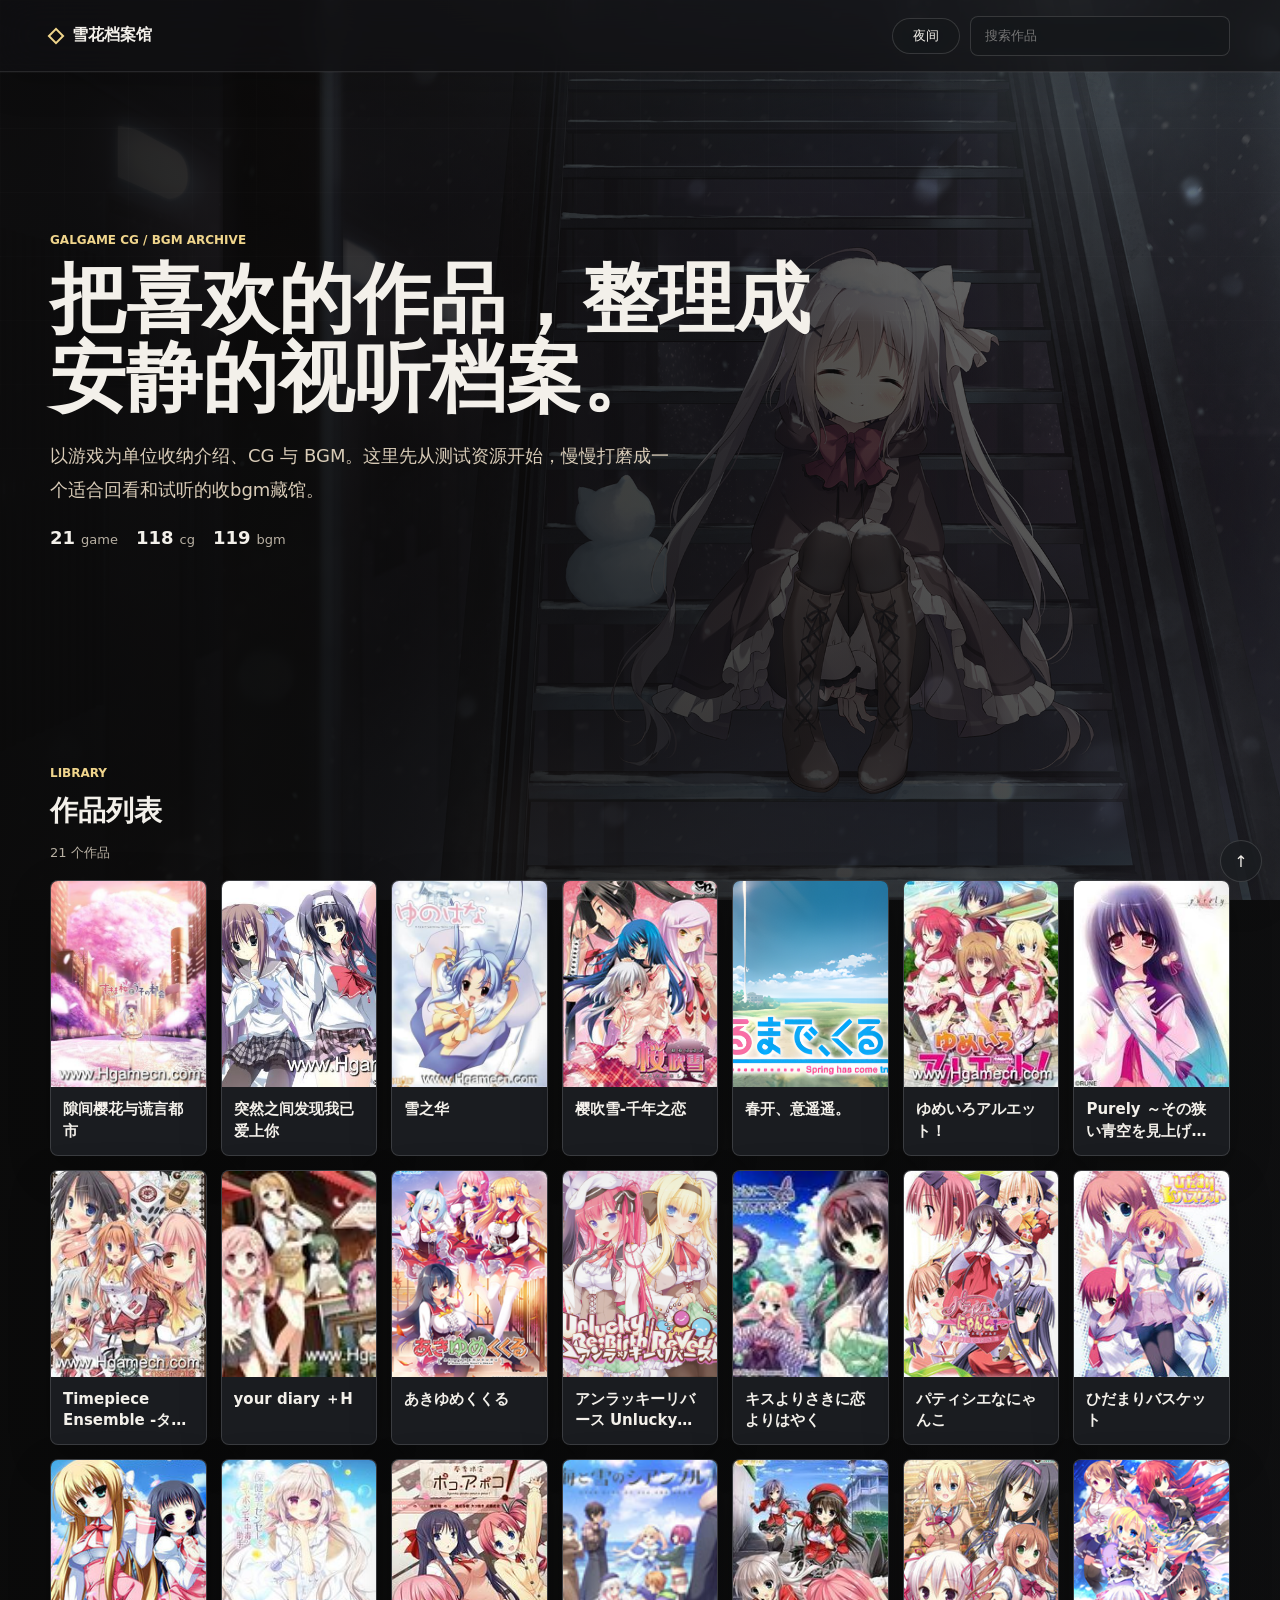
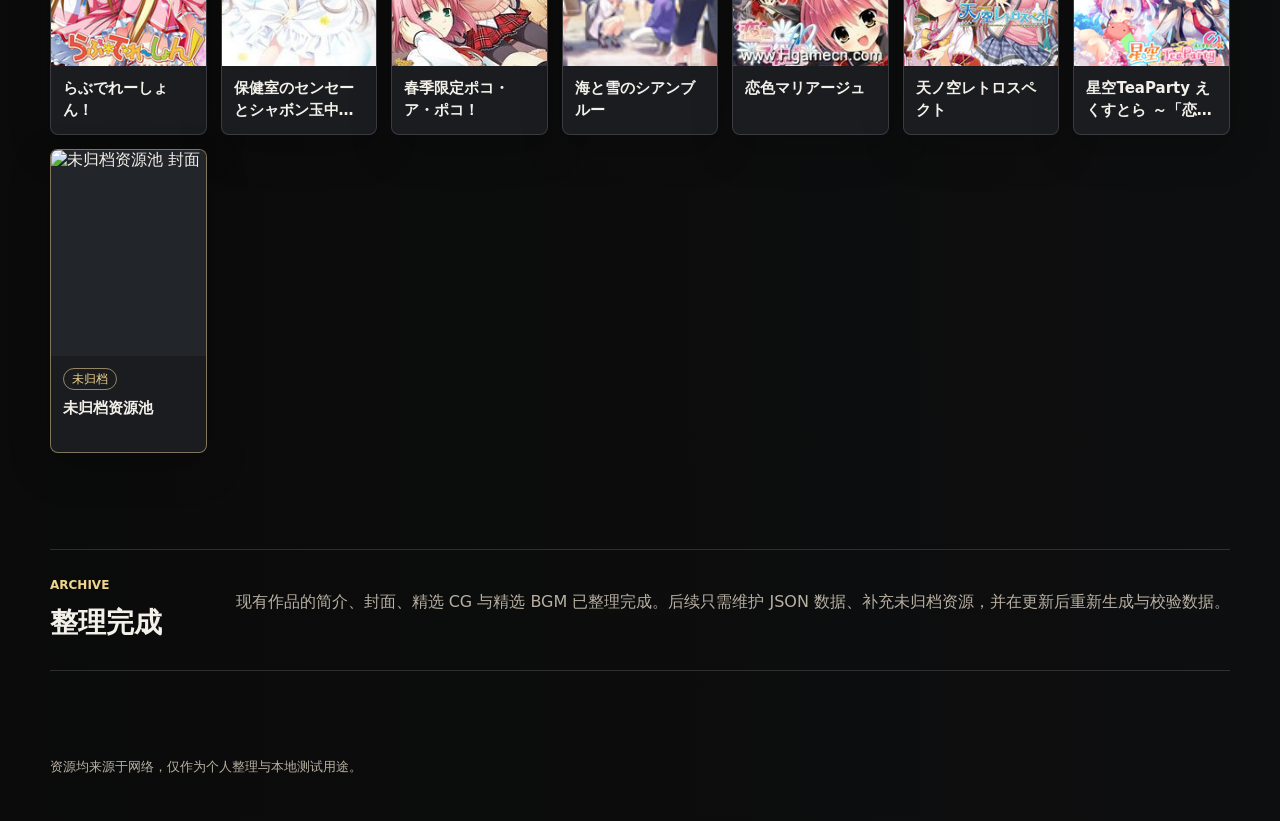
==== index.html @ 0bfa0222 "Initial static archive site" ====
<!doctype html>
<html lang="zh-CN">

<head>
  <meta charset="UTF-8" />
  <meta name="viewport" content="width=device-width, initial-scale=1.0" />
  <title>雪花档案馆</title>
  <link rel="icon" href="assets/icon/favicon.ico" />
  <link rel="preconnect" href="https://norespond.github.io" crossorigin />
  <link rel="stylesheet" href="assets/css/home.css" />
</head>

<body>
  <div class="page-shell">
    <header class="site-header" aria-label="站点导航">
      <a class="brand" href="./index.html" aria-label="雪花档案馆首页">
        <span class="brand-mark"></span>
        <span>雪花档案馆</span>
      </a>
      <div class="header-actions">
        <button class="theme-toggle" type="button" id="theme-toggle" aria-label="切换日夜主题">
          夜间
        </button>
        <label class="search-box header-search" aria-label="搜索作品">
          <span class="search-control">
            <input id="game-search" type="search" placeholder="搜索作品" autocomplete="off" />
            <button class="clear-search" type="button" id="clear-search" aria-label="清空搜索" hidden>清空</button>
          </span>
        </label>
      </div>
    </header>

    <main>
      <section class="hero" aria-labelledby="hero-title">
        <div class="hero-copy">
          <p class="eyebrow">Galgame CG / BGM Archive</p>
          <h1 id="hero-title">把喜欢的作品，整理成安静的视听档案。</h1>
          <p class="hero-text">
            以游戏为单位收纳介绍、CG 与 BGM。这里先从测试资源开始，慢慢打磨成一个适合回看和试听的收bgm藏馆。
          </p>
          <div class="hero-stats" aria-label="当前档案状态">
            <span><strong id="game-count">0</strong> game</span>
            <span><strong id="cg-count">0</strong> cg</span>
            <span><strong id="bgm-count">0</strong> bgm</span>
          </div>
        </div>
      </section>

      <section class="section-block" id="library" aria-labelledby="library-title">
        <div class="section-heading">
          <div>
            <p class="eyebrow">Library</p>
            <h2 id="library-title">作品列表</h2>
          </div>
        </div>
        <p class="result-count" id="result-count"></p>
        <div class="game-grid" id="game-grid" aria-live="polite"></div>
      </section>

      <section class="info-band" id="updates" aria-labelledby="updates-title">
        <div>
          <p class="eyebrow">Archive</p>
          <h2 id="updates-title">整理完成</h2>
        </div>
        <p>
          现有作品的简介、封面、精选 CG 与精选 BGM 已整理完成。后续只需维护 JSON 数据、补充未归档资源，并在更新后重新生成与校验数据。
        </p>
      </section>
    </main>

    <footer class="site-footer" id="about">
      <p>资源均来源于网络，仅作为个人整理与本地测试用途。</p>
    </footer>
  </div>

  <a class="back-to-top" href="#" aria-label="回到顶部">↑</a>

  <script src="assets/js/home.js" defer></script>
</body>

</html>
---- assets/css/home.css ----
:root {
  color-scheme: dark;
  --bg: #101113;
  --panel: rgba(23, 25, 29, 0.72);
  --panel-solid: #1a1c20;
  --text: #f3f0ea;
  --muted: #b8b0a3;
  --soft: #d9ccb8;
  --line: rgba(255, 255, 255, 0.14);
  --accent: #d7b56d;
  --accent-strong: #f0d58c;
  --shadow: 0 24px 80px rgba(0, 0, 0, 0.32);
  --shadow-soft: 0 14px 42px rgba(0, 0, 0, 0.22);
}

:root[data-theme="day"] {
  color-scheme: light;
  --bg: #f1eee7;
  --panel: rgba(250, 247, 239, 0.76);
  --panel-solid: #f8f4eb;
  --text: #1d1d1a;
  --muted: #6d655b;
  --soft: #3c3832;
  --line: rgba(39, 34, 27, 0.16);
  --accent: #9d6b22;
  --accent-strong: #7a4d12;
  --shadow: 0 24px 80px rgba(73, 54, 31, 0.18);
  --shadow-soft: 0 14px 42px rgba(73, 54, 31, 0.12);
}

* {
  box-sizing: border-box;
}

html {
  scroll-behavior: smooth;
}

body {
  overflow-x: hidden;
  min-height: 100vh;
  margin: 0;
  color: var(--text);
  font-family:
    "Microsoft YaHei", "PingFang SC", "Noto Sans SC", system-ui, sans-serif;
  background:
    linear-gradient(90deg, rgba(10, 10, 10, 0.9), rgba(10, 10, 10, 0.38)),
    linear-gradient(180deg, rgba(16, 17, 19, 0.2), var(--bg) 88%),
    url("../themes/image/moon.png") center / cover fixed;
}

::selection {
  color: #17120a;
  background: var(--accent-strong);
}

:root[data-theme="day"] body {
  background:
    linear-gradient(90deg, rgba(247, 240, 228, 0.9), rgba(247, 240, 228, 0.34)),
    linear-gradient(180deg, rgba(241, 238, 231, 0.05), var(--bg) 88%),
    url("../themes/image/sun.png") center / cover fixed;
}

body::before {
  position: fixed;
  inset: 0;
  pointer-events: none;
  content: "";
  background-image:
    linear-gradient(rgba(255, 255, 255, 0.035) 1px, transparent 1px),
    linear-gradient(90deg, rgba(255, 255, 255, 0.025) 1px, transparent 1px);
  background-size: 64px 64px;
  mask-image: linear-gradient(to bottom, rgba(0, 0, 0, 0.6), transparent 75%);
}

a {
  color: inherit;
  text-decoration: none;
}

.page-shell {
  width: min(1180px, calc(100% - 40px));
  margin: 0 auto;
}

.site-header {
  position: sticky;
  top: 0;
  z-index: 5;
  display: flex;
  align-items: center;
  justify-content: space-between;
  width: 100vw;
  min-height: 72px;
  margin-left: calc(50% - 50vw);
  padding-right: max(20px, calc((100vw - 1180px) / 2));
  padding-left: max(20px, calc((100vw - 1180px) / 2));
  gap: 24px;
  border-bottom: 1px solid color-mix(in srgb, var(--line) 72%, transparent);
  background: color-mix(in srgb, var(--bg) 76%, transparent);
  box-shadow:
    0 1px 0 rgba(255, 255, 255, 0.03),
    0 14px 34px rgba(0, 0, 0, 0.14);
  backdrop-filter: blur(18px);
}

.brand,
.header-actions,
.theme-toggle {
  display: flex;
  align-items: center;
}

.brand {
  gap: 10px;
  font-weight: 700;
}

.brand-mark {
  width: 12px;
  height: 12px;
  border: 2px solid var(--accent-strong);
  transform: rotate(45deg);
}

.theme-toggle:focus-visible,
.search-box input:focus-visible,
.clear-search:focus-visible,
.game-card:focus-visible,
.back-to-top:focus-visible {
  outline: 2px solid color-mix(in srgb, var(--accent-strong) 72%, transparent);
  outline-offset: 3px;
}

.theme-toggle {
  display: inline-flex;
  align-items: center;
  justify-content: center;
  border: 1px solid var(--line);
  color: var(--text);
  font: inherit;
  font-size: 13px;
  background: var(--panel);
  cursor: pointer;
  backdrop-filter: blur(18px);
}

.theme-toggle {
  min-width: 68px;
  height: 36px;
  padding: 0 14px;
  border-radius: 999px;
}

.theme-toggle:hover {
  border-color: color-mix(in srgb, var(--accent-strong) 55%, var(--line));
}

.header-actions {
  gap: 10px;
  min-width: min(100%, 340px);
  justify-content: flex-end;
}

.hero {
  display: flex;
  align-items: center;
  min-height: min(660px, calc(100vh - 72px));
  padding: 48px 0 72px;
}

.hero-copy {
  max-width: 760px;
}

.eyebrow {
  margin: 0 0 12px;
  color: var(--accent-strong);
  font-size: 12px;
  font-weight: 700;
  letter-spacing: 0;
  text-transform: uppercase;
}

h1,
h2,
p {
  margin-top: 0;
}

h1 {
  max-width: 780px;
  margin-bottom: 22px;
  font-size: clamp(42px, 7vw, 76px);
  line-height: 1.04;
  letter-spacing: 0;
}

h2 {
  margin-bottom: 0;
  font-size: 28px;
  letter-spacing: 0;
}

.hero-text {
  max-width: 620px;
  margin-bottom: 22px;
  color: var(--soft);
  font-size: 18px;
  line-height: 1.9;
}

.hero-stats {
  display: flex;
  flex-wrap: wrap;
  gap: 10px 18px;
  color: var(--muted);
  font-size: 13px;
}

.hero-stats span {
  display: inline-flex;
  gap: 6px;
  align-items: baseline;
}

.hero-stats strong {
  color: var(--text);
  font-size: 18px;
  line-height: 1;
}

.stat-label {
  color: var(--muted);
  font-size: 13px;
}

.section-block {
  padding: 34px 0 76px;
  scroll-margin-top: 88px;
}

.section-heading,
.info-band {
  display: flex;
  align-items: end;
  justify-content: space-between;
  gap: 28px;
  margin-bottom: 24px;
}

.section-heading > p,
.info-band > p,
.site-footer {
  color: var(--muted);
  line-height: 1.8;
}

.search-box {
  display: grid;
  gap: 8px;
  color: var(--muted);
  font-size: 13px;
}

.search-box {
  min-width: min(100%, 320px);
}

.header-search {
  flex: 1;
  min-width: 180px;
  max-width: 260px;
}

.search-control {
  position: relative;
  display: block;
}

.search-box input {
  width: 100%;
  height: 40px;
  padding: 0 14px;
  border: 1px solid var(--line);
  border-radius: 8px;
  color: var(--text);
  font: inherit;
  background: var(--panel);
  outline: none;
  backdrop-filter: blur(18px);
}

.search-box input {
  padding-right: 62px;
}

.clear-search {
  position: absolute;
  top: 50%;
  right: 6px;
  height: 28px;
  padding: 0 10px;
  border: 1px solid transparent;
  border-radius: 999px;
  color: var(--muted);
  font: inherit;
  font-size: 12px;
  background: transparent;
  cursor: pointer;
  transform: translateY(-50%);
}

.clear-search:hover,
.clear-search:focus-visible {
  border-color: var(--line);
  color: var(--text);
  background: color-mix(in srgb, var(--panel-solid) 62%, transparent);
}

.clear-search[hidden] {
  display: none;
}

.search-box input:focus {
  border-color: color-mix(in srgb, var(--accent-strong) 55%, var(--line));
}

.result-count {
  margin: -10px 0 18px;
  color: var(--muted);
  font-size: 13px;
}

.game-grid {
  display: grid;
  grid-template-columns: repeat(auto-fill, minmax(156px, 1fr));
  gap: 14px;
}

.game-card {
  position: relative;
  overflow: hidden;
  border: 1px solid var(--line);
  border-radius: 8px;
  background: var(--panel-solid);
  box-shadow: var(--shadow-soft);
  transition:
    border-color 160ms ease,
    transform 160ms ease,
    box-shadow 160ms ease;
}

.game-card::after {
  position: absolute;
  right: 10px;
  bottom: 68px;
  padding: 6px 9px;
  border: 1px solid rgba(255, 255, 255, 0.2);
  border-radius: 999px;
  color: rgba(255, 255, 255, 0.9);
  font-size: 12px;
  content: "查看档案";
  background: rgba(0, 0, 0, 0.42);
  opacity: 0;
  transform: translateY(6px);
  transition:
    opacity 160ms ease,
    transform 160ms ease;
  backdrop-filter: blur(14px);
}

.game-card:hover {
  border-color: color-mix(in srgb, var(--accent-strong) 48%, var(--line));
  box-shadow: var(--shadow);
  transform: translateY(-3px);
}

.game-card:hover::after,
.game-card:focus-visible::after {
  opacity: 1;
  transform: translateY(0);
}

.game-card.is-unclassified {
  border-color: color-mix(in srgb, var(--accent-strong) 38%, var(--line));
}

.game-cover {
  display: block;
  width: 100%;
  aspect-ratio: 3 / 4;
  object-fit: cover;
  background: #22252a;
  transition: transform 220ms ease;
}

.is-fallback-image {
  object-fit: cover;
}

.game-card:hover .game-cover,
.game-card:focus-visible .game-cover {
  transform: scale(1.035);
}

.game-body {
  padding: 12px;
}

.game-badge {
  display: inline-flex;
  align-items: center;
  min-height: 22px;
  margin-bottom: 8px;
  padding: 0 8px;
  border: 1px solid color-mix(in srgb, var(--accent-strong) 48%, var(--line));
  border-radius: 999px;
  color: var(--accent-strong);
  font-size: 12px;
}

.game-title {
  display: -webkit-box;
  min-height: 42px;
  margin: 0;
  overflow: hidden;
  font-size: 15px;
  line-height: 1.45;
  -webkit-box-orient: vertical;
  -webkit-line-clamp: 2;
}

.empty-state {
  display: grid;
  grid-column: 1 / -1;
  gap: 6px;
  min-height: 120px;
  align-content: center;
  padding: 24px;
  border: 1px dashed var(--line);
  border-radius: 8px;
  color: var(--muted);
  background: rgba(0, 0, 0, 0.12);
}

.empty-state strong {
  color: var(--text);
  font-size: 16px;
}

.info-band {
  align-items: center;
  margin: 20px 0 56px;
  padding: 28px 0;
  border-top: 1px solid var(--line);
  border-bottom: 1px solid var(--line);
}

@media (prefers-reduced-motion: reduce) {
  html {
    scroll-behavior: auto;
  }

  .game-card {
    transition: none;
  }

  .game-card:hover {
    transform: none;
  }
}

.site-footer {
  padding: 28px 0 42px;
  font-size: 13px;
}

.site-footer p {
  margin-bottom: 0;
}

.back-to-top {
  position: fixed;
  right: 18px;
  bottom: 18px;
  z-index: 8;
  display: grid;
  width: 42px;
  height: 42px;
  place-items: center;
  border: 1px solid var(--line);
  border-radius: 999px;
  color: var(--text);
  background: color-mix(in srgb, var(--panel-solid) 84%, transparent);
  box-shadow: var(--shadow-soft);
  backdrop-filter: blur(18px);
}

.back-to-top:hover {
  border-color: color-mix(in srgb, var(--accent-strong) 55%, var(--line));
  color: var(--accent-strong);
}

@media (max-width: 860px) {
  .page-shell {
    width: min(100% - 28px, 680px);
  }

  .site-header,
  .section-heading,
  .info-band {
    align-items: flex-start;
    flex-direction: column;
  }

  .site-header {
    position: static;
    width: auto;
    min-height: auto;
    margin-left: 0;
    gap: 16px;
    padding: 14px 0;
    border-bottom: 0;
    background: transparent;
    box-shadow: none;
    backdrop-filter: none;
  }

  .hero {
    min-height: auto;
    padding: 52px 0 46px;
  }

  .game-grid {
    grid-template-columns: repeat(auto-fill, minmax(132px, 1fr));
    gap: 12px;
  }
}

@media (max-width: 520px) {
  .page-shell {
    width: min(100% - 24px, 480px);
  }

  .hero {
    padding: 38px 0 38px;
  }

  .header-actions,
  .search-box {
    width: 100%;
  }

  .header-actions {
    justify-content: flex-start;
  }

  .header-search {
    max-width: none;
  }

  h1 {
    font-size: 34px;
    line-height: 1.12;
  }

  .hero-text {
    font-size: 16px;
    line-height: 1.75;
  }

  .section-block {
    padding: 26px 0 52px;
  }

  .section-heading {
    gap: 16px;
    margin-bottom: 18px;
  }

  h2 {
    font-size: 24px;
  }

  .game-grid {
    grid-template-columns: repeat(2, minmax(0, 1fr));
  }

  .game-body {
    padding: 10px;
  }

  .game-title {
    min-height: 40px;
    font-size: 14px;
  }

  .back-to-top {
    right: 12px;
    bottom: 12px;
    width: 38px;
    height: 38px;
  }
}
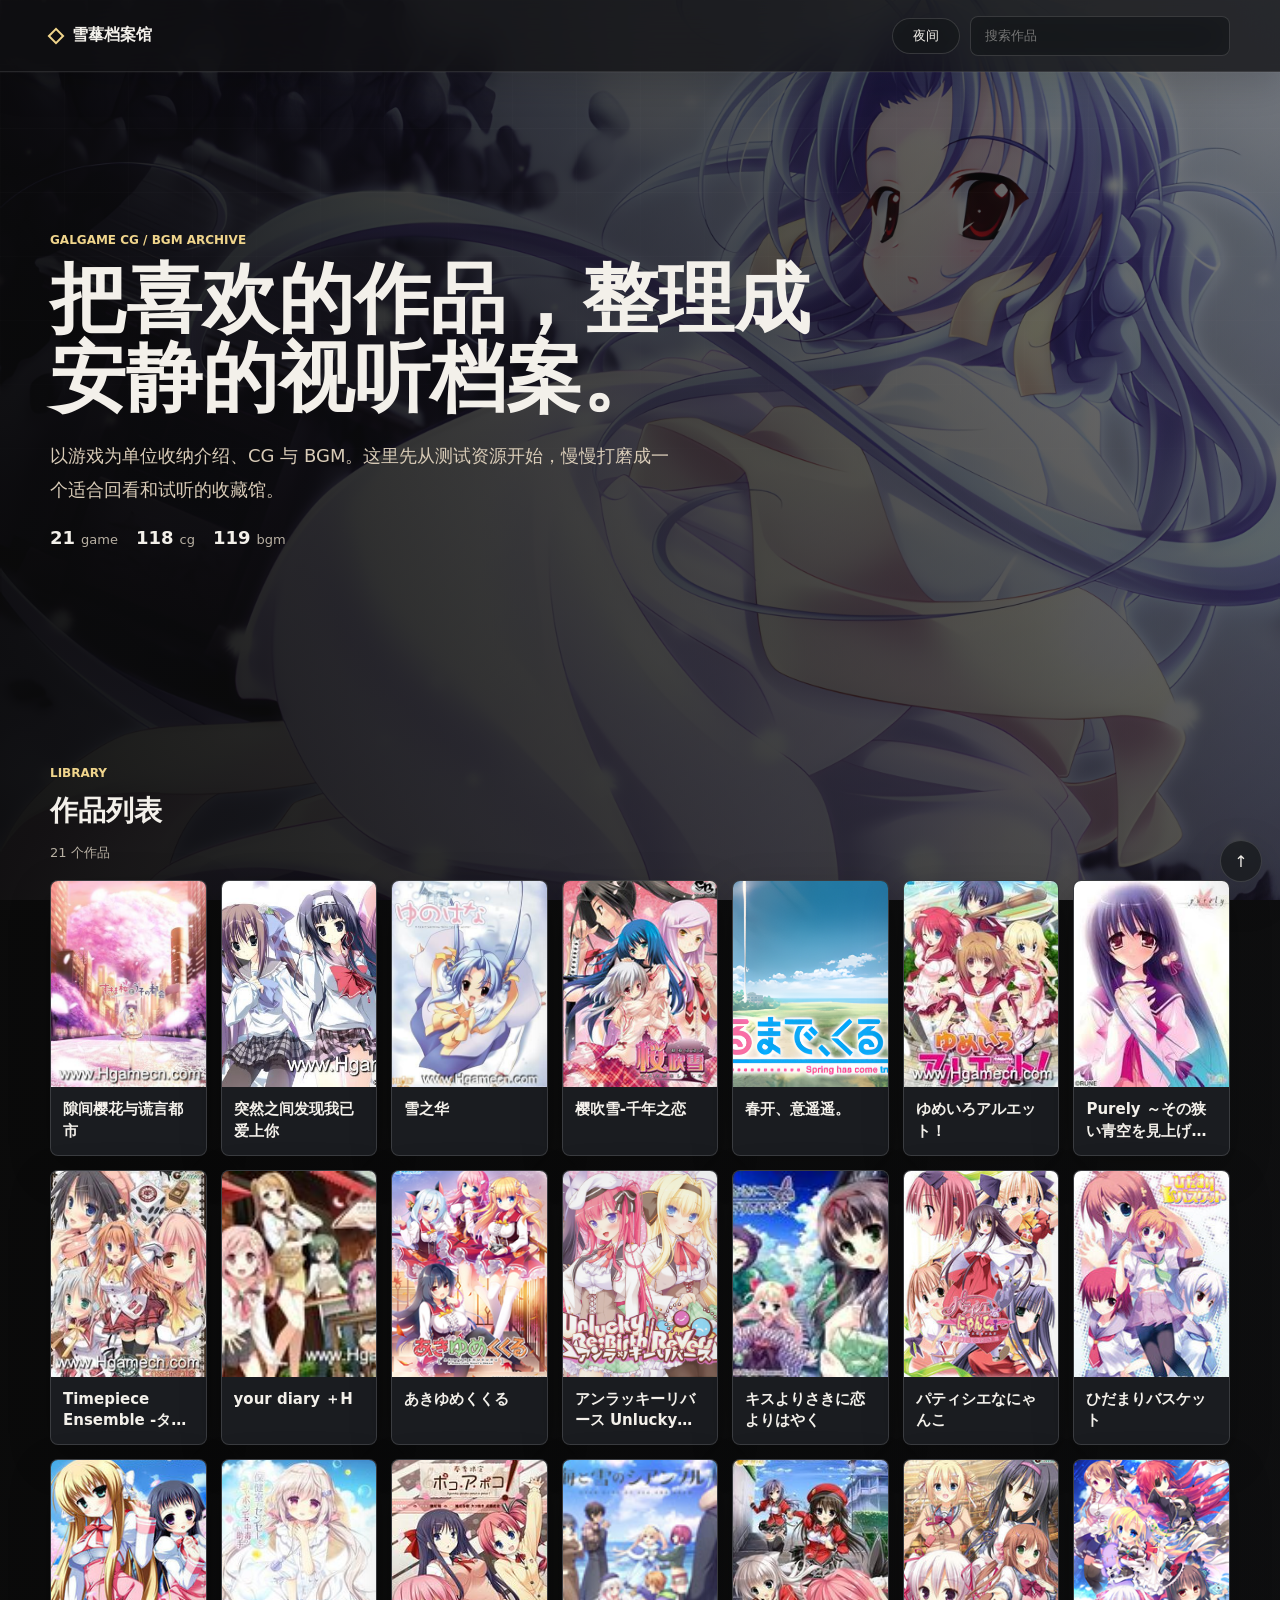
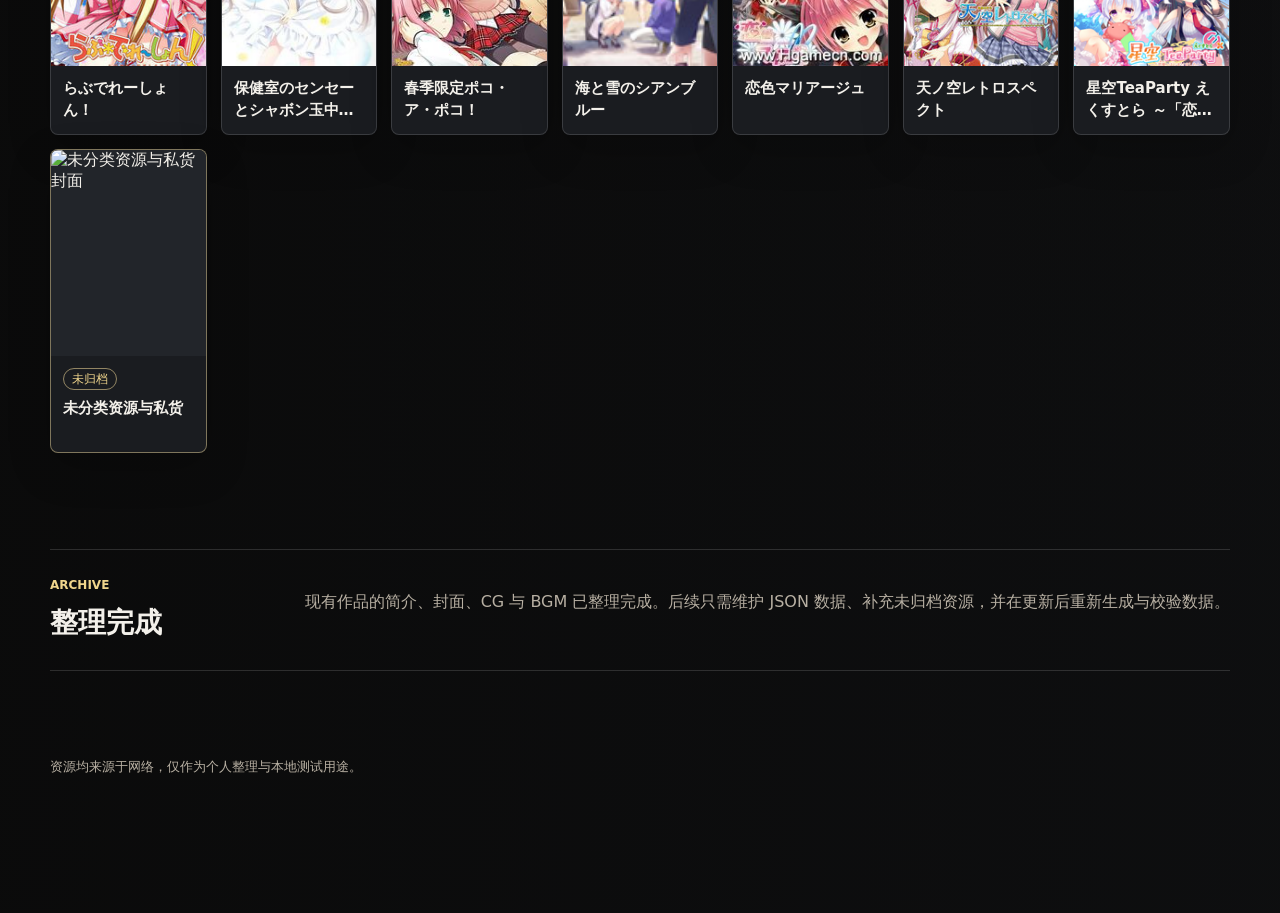
==== commit 0a293ec5: "改spa中" ====
--- a/index.html
+++ b/index.html
@@ -4,18 +4,20 @@
 <head>
   <meta charset="UTF-8" />
   <meta name="viewport" content="width=device-width, initial-scale=1.0" />
-  <title>雪花档案馆</title>
+  <title>雪蕐档案馆</title>
   <link rel="icon" href="assets/icon/favicon.ico" />
   <link rel="preconnect" href="https://norespond.github.io" crossorigin />
+  <link rel="stylesheet" href="assets/css/game.css" />
   <link rel="stylesheet" href="assets/css/home.css" />
 </head>
 
 <body>
   <div class="page-shell">
     <header class="site-header" aria-label="站点导航">
-      <a class="brand" href="./index.html" aria-label="雪花档案馆首页">
+      <button class="back-button app-back" type="button" id="app-back" aria-label="返回作品列表" hidden>返回</button>
+      <a class="brand" href="./index.html" aria-label="雪蕐档案馆首页">
         <span class="brand-mark"></span>
-        <span>雪花档案馆</span>
+        <span>雪蕐档案馆</span>
       </a>
       <div class="header-actions">
         <button class="theme-toggle" type="button" id="theme-toggle" aria-label="切换日夜主题">
@@ -30,52 +32,42 @@
       </div>
     </header>
 
-    <main>
-      <section class="hero" aria-labelledby="hero-title">
-        <div class="hero-copy">
-          <p class="eyebrow">Galgame CG / BGM Archive</p>
-          <h1 id="hero-title">把喜欢的作品，整理成安静的视听档案。</h1>
-          <p class="hero-text">
-            以游戏为单位收纳介绍、CG 与 BGM。这里先从测试资源开始，慢慢打磨成一个适合回看和试听的收bgm藏馆。
-          </p>
-          <div class="hero-stats" aria-label="当前档案状态">
-            <span><strong id="game-count">0</strong> game</span>
-            <span><strong id="cg-count">0</strong> cg</span>
-            <span><strong id="bgm-count">0</strong> bgm</span>
-          </div>
-        </div>
-      </section>
-
-      <section class="section-block" id="library" aria-labelledby="library-title">
-        <div class="section-heading">
-          <div>
-            <p class="eyebrow">Library</p>
-            <h2 id="library-title">作品列表</h2>
-          </div>
-        </div>
-        <p class="result-count" id="result-count"></p>
-        <div class="game-grid" id="game-grid" aria-live="polite"></div>
-      </section>
-
-      <section class="info-band" id="updates" aria-labelledby="updates-title">
-        <div>
-          <p class="eyebrow">Archive</p>
-          <h2 id="updates-title">整理完成</h2>
-        </div>
-        <p>
-          现有作品的简介、封面、精选 CG 与精选 BGM 已整理完成。后续只需维护 JSON 数据、补充未归档资源，并在更新后重新生成与校验数据。
-        </p>
-      </section>
-    </main>
+    <main id="app-root" aria-live="polite"></main>
 
     <footer class="site-footer" id="about">
       <p>资源均来源于网络，仅作为个人整理与本地测试用途。</p>
     </footer>
   </div>
 
+  <div class="player-bar" id="player-bar" hidden>
+    <img class="player-cover" id="player-cover" alt="" />
+    <div class="player-main">
+      <div class="player-title" id="player-title">未选择曲目</div>
+      <div class="player-time" id="player-time">00:00 / 00:00</div>
+      <input class="player-progress" id="player-progress" type="range" min="0" max="100" value="0" />
+    </div>
+    <div class="player-controls" aria-label="播放器控制">
+      <button class="player-button" type="button" id="player-prev" aria-label="上一首">上一首</button>
+      <button class="player-button" type="button" id="player-toggle" aria-label="播放或暂停">播放</button>
+      <button class="player-button" type="button" id="player-next" aria-label="下一首">下一首</button>
+      <button class="player-button player-close" type="button" id="player-close" aria-label="关闭播放器">关闭</button>
+    </div>
+    <audio id="audio-player"></audio>
+  </div>
+
+  <div class="cg-viewer" id="cg-viewer" hidden aria-modal="true" role="dialog" aria-label="CG 预览">
+    <button class="viewer-close" type="button" id="viewer-close" aria-label="关闭预览">关闭</button>
+    <button class="viewer-nav viewer-prev" type="button" id="viewer-prev" aria-label="上一张">上一张</button>
+    <figure class="viewer-figure">
+      <img class="viewer-image" id="viewer-image" alt="" />
+      <figcaption class="viewer-caption" id="viewer-caption"></figcaption>
+    </figure>
+    <button class="viewer-nav viewer-next" type="button" id="viewer-next" aria-label="下一张">下一张</button>
+  </div>
+
   <a class="back-to-top" href="#" aria-label="回到顶部">↑</a>
 
-  <script src="assets/js/home.js" defer></script>
+  <script src="assets/js/app.js" defer></script>
 </body>
 
-</html>+</html>
--- a/assets/css/game.css
+++ b/assets/css/game.css
@@ -0,0 +1,1014 @@
+:root {
+  color-scheme: dark;
+  --bg: #101113;
+  --panel: rgba(23, 25, 29, 0.72);
+  --panel-solid: #1a1c20;
+  --text: #f3f0ea;
+  --muted: #b8b0a3;
+  --soft: #d9ccb8;
+  --line: rgba(255, 255, 255, 0.14);
+  --accent: #d7b56d;
+  --accent-strong: #f0d58c;
+  --shadow: 0 24px 80px rgba(0, 0, 0, 0.32);
+  --shadow-soft: 0 14px 42px rgba(0, 0, 0, 0.22);
+}
+
+:root[data-theme="day"] {
+  color-scheme: light;
+  --bg: #f1eee7;
+  --panel: rgba(250, 247, 239, 0.76);
+  --panel-solid: #f8f4eb;
+  --text: #1d1d1a;
+  --muted: #6d655b;
+  --soft: #3c3832;
+  --line: rgba(39, 34, 27, 0.16);
+  --accent: #9d6b22;
+  --accent-strong: #7a4d12;
+  --shadow: 0 24px 80px rgba(73, 54, 31, 0.18);
+  --shadow-soft: 0 14px 42px rgba(73, 54, 31, 0.12);
+}
+
+* {
+  box-sizing: border-box;
+}
+
+html {
+  scroll-behavior: smooth;
+}
+
+body {
+  overflow-x: hidden;
+  min-height: 100vh;
+  margin: 0;
+  padding-bottom: 92px;
+  color: var(--text);
+  font-family:
+    "Microsoft YaHei", "PingFang SC", "Noto Sans SC", system-ui, sans-serif;
+  background:
+    linear-gradient(90deg, rgba(10, 10, 10, 0.9), rgba(10, 10, 10, 0.38)),
+    linear-gradient(180deg, rgba(16, 17, 19, 0.2), var(--bg) 88%),
+    url("../themes/image/moon.png") center / cover fixed;
+}
+
+::selection {
+  color: #17120a;
+  background: var(--accent-strong);
+}
+
+:root[data-theme="day"] body {
+  background:
+    linear-gradient(90deg, rgba(247, 240, 228, 0.9), rgba(247, 240, 228, 0.34)),
+    linear-gradient(180deg, rgba(241, 238, 231, 0.05), var(--bg) 88%),
+    url("../themes/image/sun.png") center / cover fixed;
+}
+
+body::before {
+  position: fixed;
+  inset: 0;
+  pointer-events: none;
+  content: "";
+  background-image:
+    linear-gradient(rgba(255, 255, 255, 0.035) 1px, transparent 1px),
+    linear-gradient(90deg, rgba(255, 255, 255, 0.025) 1px, transparent 1px);
+  background-size: 64px 64px;
+  mask-image: linear-gradient(to bottom, rgba(0, 0, 0, 0.6), transparent 75%);
+}
+
+body.viewer-open {
+  overflow: hidden;
+}
+
+a {
+  color: inherit;
+  text-decoration: none;
+}
+
+button,
+input {
+  font: inherit;
+}
+
+.page-shell {
+  width: min(1180px, calc(100% - 40px));
+  margin: 0 auto;
+}
+
+.site-header {
+  position: sticky;
+  top: 0;
+  z-index: 5;
+  display: flex;
+  align-items: center;
+  justify-content: space-between;
+  width: 100vw;
+  min-height: 72px;
+  margin-left: calc(50% - 50vw);
+  padding-right: max(20px, calc((100vw - 1180px) / 2));
+  padding-left: max(20px, calc((100vw - 1180px) / 2));
+  gap: 24px;
+  border-bottom: 1px solid color-mix(in srgb, var(--line) 72%, transparent);
+  background: color-mix(in srgb, var(--bg) 76%, transparent);
+  box-shadow: 0 1px 0 rgba(255, 255, 255, 0.03);
+  backdrop-filter: blur(18px);
+}
+
+.brand,
+.theme-toggle {
+  display: flex;
+  align-items: center;
+}
+
+.brand {
+  gap: 10px;
+  font-weight: 700;
+}
+
+.brand-mark {
+  width: 12px;
+  height: 12px;
+  border: 2px solid var(--accent-strong);
+  transform: rotate(45deg);
+}
+
+.brand:focus-visible,
+.back-button:focus-visible,
+.theme-toggle:focus-visible,
+.detail-action:focus-visible,
+.summary-toggle:focus-visible,
+.cg-card:focus-visible,
+.track-button:focus-visible,
+.player-button:focus-visible,
+.viewer-close:focus-visible,
+.viewer-nav:focus-visible,
+.player-progress:focus-visible {
+  outline: 2px solid color-mix(in srgb, var(--accent-strong) 72%, transparent);
+  outline-offset: 3px;
+}
+
+.theme-toggle,
+.back-button,
+.player-button,
+.summary-toggle,
+.viewer-close,
+.viewer-nav,
+.track-button {
+  justify-content: center;
+  border: 1px solid var(--line);
+  color: var(--text);
+  background: var(--panel);
+  cursor: pointer;
+  backdrop-filter: blur(18px);
+}
+
+.theme-toggle {
+  min-width: 68px;
+  height: 36px;
+  padding: 0 14px;
+  border-radius: 999px;
+  font-size: 13px;
+}
+
+.back-button {
+  min-width: 58px;
+  height: 36px;
+  padding: 0 14px;
+  border-radius: 999px;
+  font-size: 13px;
+}
+
+.back-button:hover,
+.theme-toggle:hover {
+  border-color: color-mix(in srgb, var(--accent-strong) 55%, var(--line));
+  color: var(--accent-strong);
+}
+
+.detail-hero {
+  display: grid;
+  grid-template-columns: 260px minmax(0, 1fr);
+  gap: 36px;
+  align-items: start;
+  padding: 58px 0 46px;
+}
+
+.detail-cover {
+  position: sticky;
+  top: 96px;
+  width: 100%;
+  aspect-ratio: 3 / 4;
+  object-fit: cover;
+  border: 1px solid var(--line);
+  border-radius: 8px;
+  background: #22252a;
+  box-shadow: var(--shadow);
+}
+
+.detail-hero.is-unclassified .detail-cover {
+  border-color: color-mix(in srgb, var(--accent-strong) 42%, var(--line));
+}
+
+.detail-hero.is-unclassified {
+  position: relative;
+}
+
+.detail-hero.is-unclassified::before {
+  position: absolute;
+  inset: 34px -24px 20px;
+  z-index: -1;
+  border: 1px solid color-mix(in srgb, var(--accent-strong) 24%, var(--line));
+  border-radius: 8px;
+  content: "";
+  background: color-mix(in srgb, var(--panel-solid) 42%, transparent);
+  box-shadow: var(--shadow-soft);
+}
+
+.eyebrow {
+  margin: 0 0 12px;
+  color: var(--accent-strong);
+  font-size: 12px;
+  font-weight: 700;
+  letter-spacing: 0;
+  text-transform: uppercase;
+}
+
+h1,
+h2,
+p {
+  margin-top: 0;
+}
+
+h1 {
+  max-width: 840px;
+  margin-bottom: 22px;
+  font-size: clamp(36px, 5.5vw, 64px);
+  line-height: 1.08;
+  letter-spacing: 0;
+}
+
+h2 {
+  margin-bottom: 18px;
+  font-size: 26px;
+  letter-spacing: 0;
+}
+
+.summary {
+  max-width: 820px;
+  margin-bottom: 12px;
+  color: var(--soft);
+  font-size: 17px;
+  line-height: 1.95;
+  white-space: pre-wrap;
+}
+
+.summary.is-collapsed {
+  position: relative;
+  display: -webkit-box;
+  overflow: hidden;
+  -webkit-box-orient: vertical;
+  -webkit-line-clamp: 8;
+}
+
+.empty-summary {
+  color: var(--muted);
+}
+
+.summary-toggle {
+  min-width: 92px;
+  height: 36px;
+  padding: 0 14px;
+  border-radius: 999px;
+  font-size: 13px;
+}
+
+.summary-toggle[hidden] {
+  display: none;
+}
+
+.showcase-stack {
+  display: grid;
+  gap: 34px;
+  padding-bottom: 56px;
+}
+
+.section-panel {
+  border-top: 1px solid var(--line);
+  padding: 28px 0 12px;
+  scroll-margin-top: 88px;
+}
+
+.showcase-panel {
+  min-width: 0;
+}
+
+.section-title-row {
+  display: flex;
+  align-items: baseline;
+  justify-content: space-between;
+  gap: 16px;
+  margin-bottom: 18px;
+}
+
+.section-title-row h2 {
+  margin-bottom: 0;
+}
+
+.section-title-row span {
+  color: var(--muted);
+  font-size: 13px;
+}
+
+.cg-gallery {
+  display: grid;
+  gap: 12px;
+}
+
+.cg-gallery.is-single {
+  grid-template-columns: minmax(0, 860px);
+}
+
+.cg-gallery.is-featured {
+  grid-template-columns: minmax(0, 1.35fr) minmax(220px, 0.85fr);
+}
+
+.cg-gallery.is-grid {
+  grid-template-columns: repeat(auto-fit, minmax(220px, 1fr));
+}
+
+.cg-card {
+  position: relative;
+  display: block;
+  overflow: hidden;
+  min-width: 0;
+  padding: 0;
+  border: 1px solid var(--line);
+  border-radius: 8px;
+  color: var(--text);
+  background: #22252a;
+  cursor: zoom-in;
+  box-shadow: var(--shadow-soft);
+  transition:
+    border-color 160ms ease,
+    transform 160ms ease,
+    box-shadow 160ms ease;
+}
+
+.cg-gallery.is-featured .cg-card.is-primary {
+  grid-row: span 2;
+}
+
+.cg-card:hover {
+  border-color: color-mix(in srgb, var(--accent-strong) 55%, var(--line));
+  box-shadow: var(--shadow);
+  transform: translateY(-2px);
+}
+
+.cg-card::after {
+  position: absolute;
+  top: 10px;
+  right: 10px;
+  padding: 6px 9px;
+  border: 1px solid rgba(255, 255, 255, 0.22);
+  border-radius: 999px;
+  color: rgba(255, 255, 255, 0.9);
+  font-size: 12px;
+  content: "预览";
+  background: rgba(0, 0, 0, 0.42);
+  opacity: 0;
+  transform: translateY(-4px);
+  transition:
+    opacity 160ms ease,
+    transform 160ms ease;
+  backdrop-filter: blur(14px);
+}
+
+.cg-card:hover::after,
+.cg-card:focus-visible::after {
+  opacity: 1;
+  transform: translateY(0);
+}
+
+.cg-image {
+  display: block;
+  width: 100%;
+  height: 100%;
+  min-height: 172px;
+  aspect-ratio: 16 / 9;
+  object-fit: cover;
+  transition: transform 220ms ease;
+}
+
+.cg-card:hover .cg-image,
+.cg-card:focus-visible .cg-image {
+  transform: scale(1.025);
+}
+
+.cg-gallery.is-single .cg-image,
+.cg-gallery.is-featured .cg-card.is-primary .cg-image {
+  min-height: 320px;
+}
+
+.cg-caption {
+  position: absolute;
+  right: 0;
+  bottom: 0;
+  left: 0;
+  padding: 28px 12px 10px;
+  overflow: hidden;
+  color: rgba(255, 255, 255, 0.88);
+  font-size: 12px;
+  text-align: left;
+  text-overflow: ellipsis;
+  white-space: nowrap;
+  background: linear-gradient(to top, rgba(0, 0, 0, 0.62), transparent);
+}
+
+.is-fallback-image {
+  object-fit: cover;
+}
+
+.resource-summary {
+  display: flex;
+  flex-wrap: wrap;
+  gap: 8px;
+  margin: -8px 0 18px;
+}
+
+.detail-actions {
+  display: flex;
+  flex-wrap: wrap;
+  gap: 8px;
+  margin: -4px 0 20px;
+}
+
+.detail-action {
+  display: inline-flex;
+  align-items: center;
+  min-height: 36px;
+  padding: 0 13px;
+  border: 1px solid var(--line);
+  border-radius: 999px;
+  color: var(--text);
+  font-size: 13px;
+  background: color-mix(in srgb, var(--panel) 76%, transparent);
+  backdrop-filter: blur(18px);
+}
+
+.detail-action:hover,
+.detail-action:focus-visible {
+  border-color: color-mix(in srgb, var(--accent-strong) 55%, var(--line));
+  color: var(--accent-strong);
+}
+
+.resource-pill {
+  display: inline-flex;
+  gap: 7px;
+  align-items: center;
+  min-height: 30px;
+  padding: 0 10px;
+  border: 1px solid var(--line);
+  border-radius: 999px;
+  color: var(--muted);
+  font-size: 12px;
+}
+
+.resource-pill strong {
+  color: var(--text);
+}
+
+.resource-pill.is-missing {
+  border-color: color-mix(in srgb, var(--accent-strong) 46%, var(--line));
+  color: var(--accent-strong);
+  background: rgba(215, 181, 109, 0.1);
+}
+
+.unclassified-notice {
+  display: grid;
+  gap: 6px;
+  max-width: 820px;
+  margin: 0 0 18px;
+  padding: 14px 16px;
+  border: 1px solid color-mix(in srgb, var(--accent-strong) 34%, var(--line));
+  border-radius: 8px;
+  color: var(--muted);
+  line-height: 1.7;
+  background: color-mix(in srgb, var(--panel) 74%, transparent);
+}
+
+.unclassified-notice strong {
+  color: var(--accent-strong);
+}
+
+.empty-state {
+  display: grid;
+  gap: 6px;
+  padding: 24px;
+  border: 1px dashed var(--line);
+  border-radius: 8px;
+  color: var(--muted);
+  background: rgba(0, 0, 0, 0.12);
+}
+
+.empty-state strong {
+  color: var(--text);
+  font-size: 16px;
+}
+
+.track-list {
+  display: grid;
+  grid-template-columns: repeat(auto-fit, minmax(220px, 1fr));
+  gap: 10px;
+}
+
+.track-button {
+  position: relative;
+  display: grid;
+  grid-template-columns: 42px minmax(0, 1fr);
+  gap: 12px;
+  align-items: center;
+  width: 100%;
+  min-height: 64px;
+  padding: 11px 13px;
+  border-radius: 8px;
+  text-align: left;
+  transition:
+    border-color 160ms ease,
+    background-color 160ms ease;
+}
+
+.track-button:hover,
+.track-button.is-active {
+  border-color: color-mix(in srgb, var(--accent-strong) 55%, var(--line));
+  background: color-mix(in srgb, var(--panel-solid) 74%, transparent);
+}
+
+.track-button.is-active {
+  padding-right: 72px;
+}
+
+.track-button.is-active::after {
+  position: absolute;
+  top: 50%;
+  right: 12px;
+  color: var(--accent-strong);
+  font-size: 12px;
+  content: "播放中";
+  transform: translateY(-50%);
+}
+
+.track-button.has-error {
+  border-color: color-mix(in srgb, #d95f5f 58%, var(--line));
+}
+
+.track-index {
+  color: var(--accent-strong);
+  font-size: 13px;
+  font-weight: 700;
+}
+
+.track-title {
+  overflow: hidden;
+  text-overflow: ellipsis;
+  white-space: nowrap;
+}
+
+.player-bar {
+  position: fixed;
+  right: 18px;
+  bottom: 16px;
+  left: 18px;
+  z-index: 10;
+  display: grid;
+  grid-template-columns: 46px minmax(0, 1fr) auto;
+  gap: 12px;
+  align-items: center;
+  width: min(720px, calc(100% - 36px));
+  margin: 0 auto;
+  padding: 8px 10px;
+  border: 1px solid var(--line);
+  border-radius: 12px;
+  background: color-mix(in srgb, var(--panel-solid) 92%, transparent);
+  box-shadow: 0 16px 44px rgba(0, 0, 0, 0.26);
+  backdrop-filter: blur(18px);
+}
+
+.player-bar[hidden] {
+  display: none;
+}
+
+.player-bar:not([hidden]) {
+  animation: player-in 180ms ease-out;
+}
+
+@keyframes player-in {
+  from {
+    opacity: 0;
+    transform: translateY(12px);
+  }
+
+  to {
+    opacity: 1;
+    transform: translateY(0);
+  }
+}
+
+.player-bar.has-error {
+  border-color: color-mix(in srgb, #d95f5f 58%, var(--line));
+}
+
+.player-cover {
+  width: 46px;
+  height: 46px;
+  object-fit: cover;
+  border: 1px solid var(--line);
+  border-radius: 8px;
+  background: #22252a;
+}
+
+.player-bar:not(.has-error) .player-cover {
+  box-shadow: 0 0 0 2px color-mix(in srgb, var(--accent-strong) 16%, transparent);
+}
+
+.player-main {
+  min-width: 0;
+}
+
+.player-title {
+  overflow: hidden;
+  margin-bottom: 2px;
+  font-size: 13px;
+  font-weight: 700;
+  text-overflow: ellipsis;
+  white-space: nowrap;
+}
+
+.player-time {
+  margin-bottom: 5px;
+  color: var(--muted);
+  font-size: 12px;
+}
+
+.player-bar.has-error .player-time {
+  color: #ffb1a8;
+}
+
+.player-progress {
+  width: 100%;
+  height: 4px;
+  accent-color: var(--accent-strong);
+  cursor: pointer;
+  appearance: none;
+  border-radius: 999px;
+  background: color-mix(in srgb, var(--line) 64%, transparent);
+}
+
+.player-progress::-webkit-slider-runnable-track {
+  height: 4px;
+  border-radius: 999px;
+  background: color-mix(in srgb, var(--line) 64%, transparent);
+}
+
+.player-progress::-webkit-slider-thumb {
+  width: 12px;
+  height: 12px;
+  margin-top: -4px;
+  appearance: none;
+  border: 2px solid var(--panel-solid);
+  border-radius: 999px;
+  background: var(--accent-strong);
+  box-shadow: 0 3px 10px rgba(0, 0, 0, 0.24);
+}
+
+.player-progress::-moz-range-track {
+  height: 4px;
+  border-radius: 999px;
+  background: color-mix(in srgb, var(--line) 64%, transparent);
+}
+
+.player-progress::-moz-range-thumb {
+  width: 10px;
+  height: 10px;
+  border: 2px solid var(--panel-solid);
+  border-radius: 999px;
+  background: var(--accent-strong);
+  box-shadow: 0 3px 10px rgba(0, 0, 0, 0.24);
+}
+
+.player-controls {
+  display: flex;
+  gap: 6px;
+  align-items: center;
+}
+
+.player-button {
+  min-width: 40px;
+  height: 32px;
+  padding: 0 10px;
+  border-radius: 8px;
+  font-size: 12px;
+  background: color-mix(in srgb, var(--panel) 72%, transparent);
+}
+
+.player-button:hover {
+  border-color: color-mix(in srgb, var(--accent-strong) 55%, var(--line));
+  color: var(--accent-strong);
+}
+
+#player-toggle {
+  min-width: 56px;
+  border-color: color-mix(in srgb, var(--accent-strong) 50%, var(--line));
+  color: var(--accent-strong);
+  font-weight: 700;
+  background: color-mix(in srgb, var(--accent-strong) 12%, var(--panel));
+}
+
+#player-toggle:hover {
+  color: #1b160d;
+  background: var(--accent-strong);
+}
+
+.player-close {
+  color: var(--muted);
+}
+
+.loading-block {
+  padding: 80px 0;
+  color: var(--muted);
+}
+
+.cg-viewer {
+  position: fixed;
+  inset: 0;
+  z-index: 20;
+  display: grid;
+  grid-template-columns: 88px minmax(0, 1fr) 88px;
+  grid-template-rows: 64px minmax(0, 1fr);
+  gap: 14px;
+  align-items: center;
+  padding: 18px;
+  background: rgba(5, 6, 8, 0.88);
+  backdrop-filter: blur(18px);
+}
+
+.cg-viewer[hidden] {
+  display: none;
+}
+
+.viewer-close {
+  grid-column: 3;
+  justify-self: end;
+  min-width: 72px;
+  height: 38px;
+  padding: 0 14px;
+  border-radius: 999px;
+}
+
+.viewer-figure {
+  position: relative;
+  display: grid;
+  grid-column: 2;
+  grid-row: 2;
+  gap: 12px;
+  justify-items: center;
+  min-width: 0;
+  margin: 0;
+}
+
+.cg-viewer.is-loading .viewer-figure::before {
+  position: absolute;
+  z-index: 1;
+  top: 50%;
+  left: 50%;
+  min-width: 86px;
+  padding: 8px 12px;
+  border: 1px solid rgba(255, 255, 255, 0.18);
+  border-radius: 999px;
+  color: rgba(255, 255, 255, 0.86);
+  font-size: 13px;
+  text-align: center;
+  content: "加载中";
+  background: rgba(0, 0, 0, 0.42);
+  transform: translate(-50%, -50%);
+  backdrop-filter: blur(14px);
+}
+
+.viewer-image {
+  display: block;
+  max-width: 100%;
+  max-height: calc(100vh - 142px);
+  object-fit: contain;
+  border-radius: 8px;
+  box-shadow: var(--shadow);
+}
+
+.viewer-caption {
+  color: rgba(255, 255, 255, 0.78);
+  font-size: 13px;
+}
+
+.viewer-nav {
+  width: 72px;
+  height: 44px;
+  border-radius: 999px;
+}
+
+.viewer-prev {
+  grid-column: 1;
+  grid-row: 2;
+  justify-self: center;
+}
+
+.viewer-next {
+  grid-column: 3;
+  grid-row: 2;
+  justify-self: center;
+}
+
+@media (prefers-reduced-motion: reduce) {
+  html {
+    scroll-behavior: auto;
+  }
+
+  .cg-image,
+  .cg-card,
+  .track-button,
+  .player-bar:not([hidden]) {
+    animation: none;
+    transition: none;
+  }
+
+  .cg-card:hover,
+  .cg-card:hover .cg-image {
+    transform: none;
+  }
+}
+
+@media (max-width: 900px) {
+  .page-shell {
+    width: min(100% - 28px, 720px);
+  }
+
+  .site-header {
+    position: static;
+    width: auto;
+    min-height: auto;
+    margin-left: 0;
+    align-items: flex-start;
+    flex-direction: column;
+    gap: 16px;
+    padding: 14px 0;
+    border-bottom: 0;
+    background: transparent;
+    box-shadow: none;
+    backdrop-filter: none;
+  }
+
+  .detail-hero {
+    grid-template-columns: 1fr;
+  }
+
+  .detail-hero {
+    gap: 24px;
+    padding: 42px 0 36px;
+  }
+
+  .detail-cover {
+    position: static;
+    max-width: 220px;
+  }
+
+  .showcase-stack {
+    gap: 26px;
+  }
+
+  .cg-gallery.is-featured {
+    grid-template-columns: 1fr;
+  }
+
+  .cg-gallery.is-featured .cg-card.is-primary {
+    grid-row: auto;
+  }
+}
+
+@media (max-width: 560px) {
+  body {
+    padding-bottom: 138px;
+  }
+
+  .page-shell {
+    width: min(100% - 24px, 480px);
+  }
+
+  .detail-hero {
+    padding: 30px 0 30px;
+  }
+
+  .detail-cover {
+    max-width: 168px;
+  }
+
+  h1 {
+    margin-bottom: 16px;
+    font-size: 32px;
+    line-height: 1.14;
+  }
+
+  h2 {
+    font-size: 23px;
+  }
+
+  .summary {
+    font-size: 15px;
+    line-height: 1.82;
+  }
+
+  .resource-summary {
+    margin-bottom: 14px;
+  }
+
+  .section-title-row {
+    align-items: flex-start;
+    flex-direction: column;
+    gap: 6px;
+  }
+
+  .cg-gallery,
+  .cg-gallery.is-grid,
+  .cg-gallery.is-featured,
+  .cg-gallery.is-single {
+    grid-template-columns: 1fr;
+  }
+
+  .cg-image,
+  .cg-gallery.is-single .cg-image,
+  .cg-gallery.is-featured .cg-card.is-primary .cg-image {
+    min-height: 196px;
+  }
+
+  .track-list {
+    grid-template-columns: 1fr;
+  }
+
+  .player-bar {
+    grid-template-columns: 42px minmax(0, 1fr);
+    right: 12px;
+    bottom: 12px;
+    left: 12px;
+    width: calc(100% - 24px);
+    gap: 9px;
+    padding: 8px;
+    border-radius: 12px;
+  }
+
+  .player-cover {
+    width: 42px;
+    height: 42px;
+    border-radius: 8px;
+  }
+
+  .player-controls {
+    grid-column: 1 / -1;
+    display: grid;
+    grid-template-columns: repeat(4, minmax(0, 1fr));
+    gap: 6px;
+  }
+
+  .player-button {
+    min-width: 0;
+    height: 32px;
+    padding: 0 6px;
+  }
+
+  .cg-viewer {
+    grid-template-columns: 1fr 1fr;
+    grid-template-rows: 48px minmax(0, 1fr) 48px;
+    gap: 10px;
+    padding: 12px;
+  }
+
+  .viewer-close {
+    grid-column: 2;
+    grid-row: 1;
+  }
+
+  .viewer-figure {
+    grid-column: 1 / -1;
+    grid-row: 2;
+  }
+
+  .viewer-image {
+    max-height: calc(100vh - 138px);
+  }
+
+  .viewer-prev,
+  .viewer-next {
+    grid-row: 3;
+    width: 100%;
+  }
+
+  .viewer-prev {
+    grid-column: 1;
+  }
+
+  .viewer-next {
+    grid-column: 2;
+  }
+}
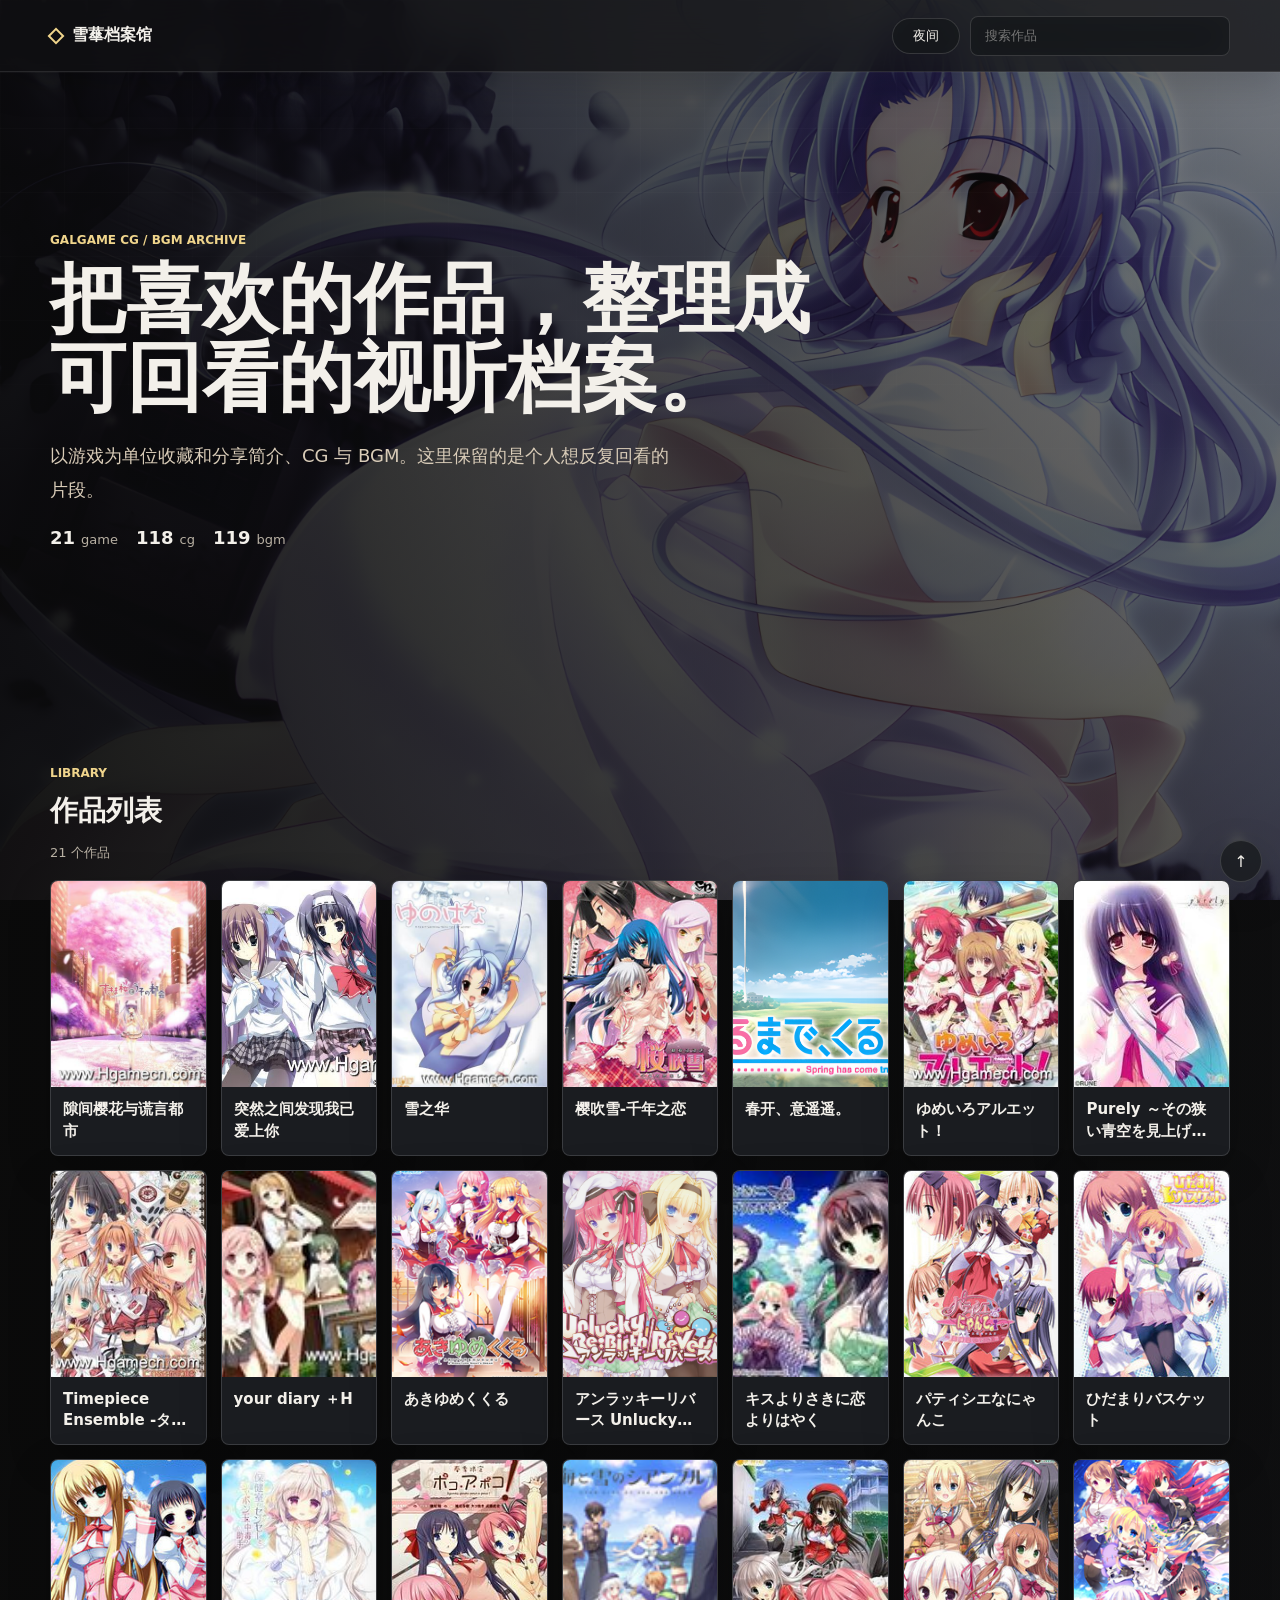
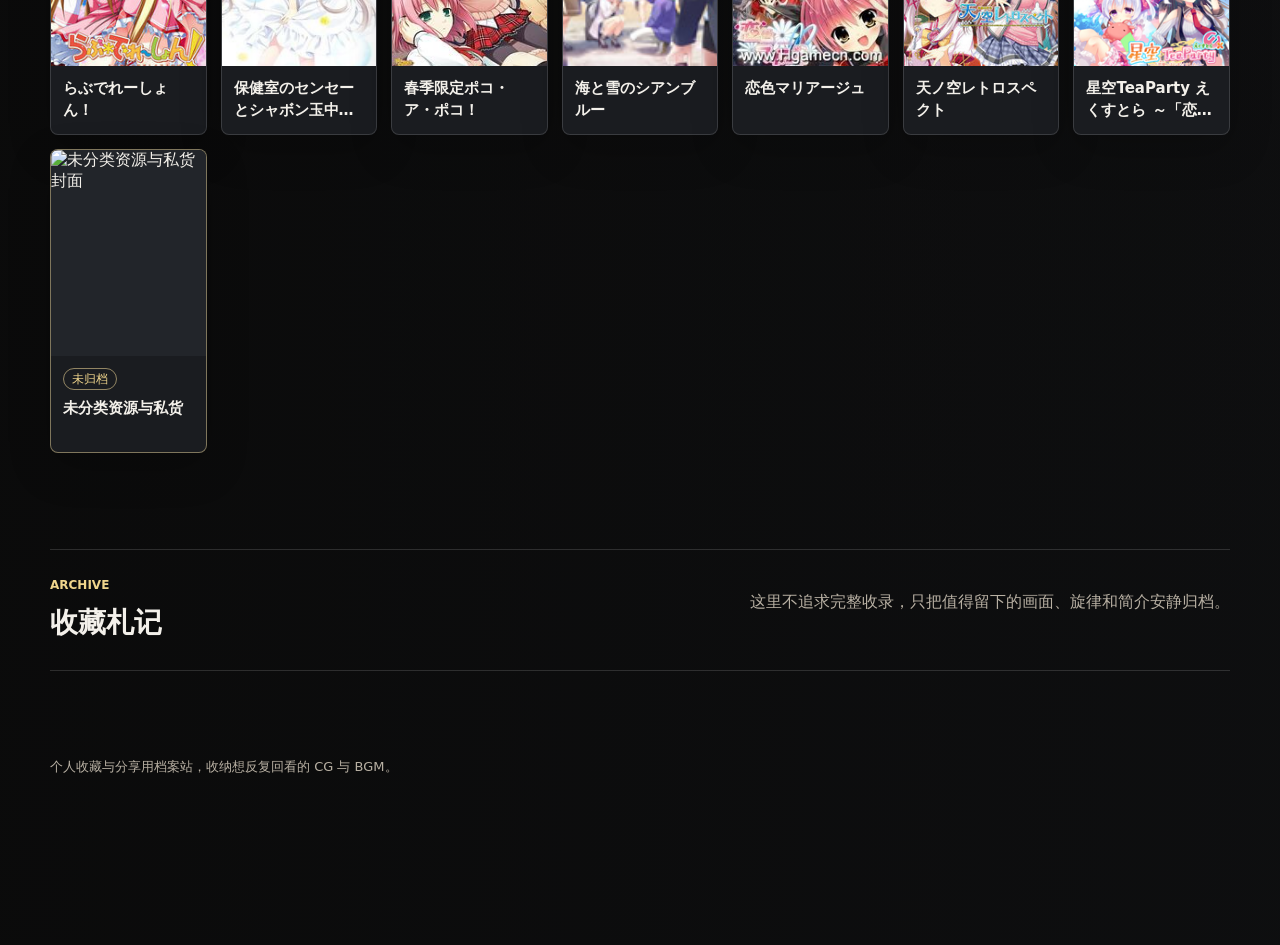
==== commit 3ea21060: "update" ====
--- a/index.html
+++ b/index.html
@@ -35,24 +35,39 @@
     <main id="app-root" aria-live="polite"></main>
 
     <footer class="site-footer" id="about">
-      <p>资源均来源于网络，仅作为个人整理与本地测试用途。</p>
+      <p>个人收藏与分享用档案站，收纳想反复回看的 CG 与 BGM。</p>
     </footer>
   </div>
 
   <div class="player-bar" id="player-bar" hidden>
     <img class="player-cover" id="player-cover" alt="" />
     <div class="player-main">
-      <div class="player-title" id="player-title">未选择曲目</div>
-      <div class="player-time" id="player-time">00:00 / 00:00</div>
-      <input class="player-progress" id="player-progress" type="range" min="0" max="100" value="0" />
+      <div class="player-meta">
+        <span class="player-kicker" id="player-kicker">未播放</span>
+        <div class="player-title" id="player-title">未选择曲目</div>
+      </div>
+      <div class="player-progress-row">
+        <span class="player-time" id="player-current">00:00</span>
+        <input class="player-progress" id="player-progress" type="range" min="0" max="1000" value="0" aria-label="播放进度" />
+        <span class="player-time" id="player-duration">00:00</span>
+      </div>
+      <div class="player-status" id="player-status" aria-live="polite"></div>
     </div>
     <div class="player-controls" aria-label="播放器控制">
       <button class="player-button" type="button" id="player-prev" aria-label="上一首">上一首</button>
-      <button class="player-button" type="button" id="player-toggle" aria-label="播放或暂停">播放</button>
+      <button class="player-button player-toggle" type="button" id="player-toggle" aria-label="播放或暂停" aria-pressed="false">播放</button>
       <button class="player-button" type="button" id="player-next" aria-label="下一首">下一首</button>
+      <button class="player-button" type="button" id="player-queue-toggle" aria-label="展开播放列表" aria-expanded="false">列表 0</button>
       <button class="player-button player-close" type="button" id="player-close" aria-label="关闭播放器">关闭</button>
     </div>
-    <audio id="audio-player"></audio>
+    <div class="player-queue" id="player-queue" hidden>
+      <div class="player-queue-head">
+        <span>播放列表</span>
+        <span id="player-queue-count">0 首</span>
+      </div>
+      <div class="player-queue-list" id="player-queue-list" aria-label="播放列表"></div>
+    </div>
+    <audio id="audio-player" preload="metadata"></audio>
   </div>
 
   <div class="cg-viewer" id="cg-viewer" hidden aria-modal="true" role="dialog" aria-label="CG 预览">
--- a/assets/css/game.css
+++ b/assets/css/game.css
@@ -40,7 +40,7 @@
   overflow-x: hidden;
   min-height: 100vh;
   margin: 0;
-  padding-bottom: 92px;
+  padding-bottom: 124px;
   color: var(--text);
   font-family:
     "Microsoft YaHei", "PingFang SC", "Noto Sans SC", system-ui, sans-serif;
@@ -138,6 +138,7 @@
 .cg-card:focus-visible,
 .track-button:focus-visible,
 .player-button:focus-visible,
+.player-queue-item:focus-visible,
 .viewer-close:focus-visible,
 .viewer-nav:focus-visible,
 .player-progress:focus-visible {
@@ -518,15 +519,20 @@
   gap: 10px;
 }
 
+.track-row {
+  position: relative;
+  display: block;
+}
+
 .track-button {
   position: relative;
   display: grid;
-  grid-template-columns: 42px minmax(0, 1fr);
+  grid-template-columns: 50px minmax(0, 1fr);
   gap: 12px;
   align-items: center;
   width: 100%;
-  min-height: 64px;
-  padding: 11px 13px;
+  min-height: 72px;
+  padding: 10px 13px 10px 10px;
   border-radius: 8px;
   text-align: left;
   transition:
@@ -558,14 +564,31 @@
   border-color: color-mix(in srgb, #d95f5f 58%, var(--line));
 }
 
+.track-cover {
+  width: 50px;
+  height: 50px;
+  object-fit: cover;
+  border: 1px solid var(--line);
+  border-radius: 8px;
+  background: #22252a;
+}
+
+.track-meta {
+  display: grid;
+  gap: 5px;
+  min-width: 0;
+}
+
 .track-index {
   color: var(--accent-strong);
-  font-size: 13px;
+  font-size: 12px;
   font-weight: 700;
 }
 
 .track-title {
   overflow: hidden;
+  color: var(--text);
+  font-weight: 600;
   text-overflow: ellipsis;
   white-space: nowrap;
 }
@@ -577,17 +600,18 @@
   left: 18px;
   z-index: 10;
   display: grid;
-  grid-template-columns: 46px minmax(0, 1fr) auto;
-  gap: 12px;
+  grid-template-columns: 62px minmax(240px, 1fr) auto;
+  gap: 14px;
   align-items: center;
-  width: min(720px, calc(100% - 36px));
+  width: min(960px, calc(100% - 36px));
+  min-height: 84px;
   margin: 0 auto;
-  padding: 8px 10px;
-  border: 1px solid var(--line);
-  border-radius: 12px;
-  background: color-mix(in srgb, var(--panel-solid) 92%, transparent);
-  box-shadow: 0 16px 44px rgba(0, 0, 0, 0.26);
-  backdrop-filter: blur(18px);
+  padding: 12px;
+  border: 1px solid color-mix(in srgb, var(--line) 82%, transparent);
+  border-radius: 8px;
+  background: color-mix(in srgb, var(--panel-solid) 94%, transparent);
+  box-shadow: 0 18px 52px rgba(0, 0, 0, 0.3);
+  backdrop-filter: blur(20px);
 }
 
 .player-bar[hidden] {
@@ -615,38 +639,70 @@
 }
 
 .player-cover {
-  width: 46px;
-  height: 46px;
+  width: 62px;
+  height: 62px;
   object-fit: cover;
   border: 1px solid var(--line);
   border-radius: 8px;
   background: #22252a;
 }
 
-.player-bar:not(.has-error) .player-cover {
-  box-shadow: 0 0 0 2px color-mix(in srgb, var(--accent-strong) 16%, transparent);
+.player-bar.is-playing:not(.has-error) .player-cover {
+  box-shadow: 0 0 0 2px color-mix(in srgb, var(--accent-strong) 18%, transparent);
 }
 
 .player-main {
+  display: grid;
+  gap: 8px;
   min-width: 0;
+}
+
+.player-meta {
+  display: grid;
+  gap: 2px;
+  min-width: 0;
+}
+
+.player-kicker,
+.player-status,
+.player-time {
+  color: var(--muted);
+  font-size: 12px;
+}
+
+.player-kicker {
+  text-transform: uppercase;
 }
 
 .player-title {
   overflow: hidden;
-  margin-bottom: 2px;
-  font-size: 13px;
+  color: var(--text);
+  font-size: 14px;
   font-weight: 700;
   text-overflow: ellipsis;
   white-space: nowrap;
 }
 
-.player-time {
-  margin-bottom: 5px;
-  color: var(--muted);
-  font-size: 12px;
-}
-
-.player-bar.has-error .player-time {
+.player-progress-row {
+  display: grid;
+  grid-template-columns: 42px minmax(120px, 1fr) 42px;
+  gap: 9px;
+  align-items: center;
+}
+
+.player-time:last-child {
+  text-align: right;
+}
+
+.player-status {
+  min-height: 14px;
+}
+
+.player-status.is-empty {
+  visibility: hidden;
+}
+
+.player-bar.has-error .player-status {
   color: #ffb1a8;
 }
 
@@ -667,9 +723,9 @@
 }
 
 .player-progress::-webkit-slider-thumb {
-  width: 12px;
-  height: 12px;
-  margin-top: -4px;
+  width: 13px;
+  height: 13px;
+  margin-top: -4.5px;
   appearance: none;
   border: 2px solid var(--panel-solid);
   border-radius: 999px;
@@ -693,18 +749,22 @@
 }
 
 .player-controls {
-  display: flex;
-  gap: 6px;
+  display: grid;
+  grid-template-columns: repeat(5, auto);
+  gap: 7px;
   align-items: center;
 }
 
 .player-button {
-  min-width: 40px;
-  height: 32px;
-  padding: 0 10px;
+  min-height: 34px;
   border-radius: 8px;
   font-size: 12px;
   background: color-mix(in srgb, var(--panel) 72%, transparent);
+}
+
+.player-button {
+  min-width: 46px;
+  padding: 0 10px;
 }
 
 .player-button:hover {
@@ -712,21 +772,88 @@
   color: var(--accent-strong);
 }
 
-#player-toggle {
-  min-width: 56px;
+.player-toggle {
+  min-width: 58px;
   border-color: color-mix(in srgb, var(--accent-strong) 50%, var(--line));
   color: var(--accent-strong);
   font-weight: 700;
   background: color-mix(in srgb, var(--accent-strong) 12%, var(--panel));
 }
 
-#player-toggle:hover {
+.player-toggle:hover {
   color: #1b160d;
   background: var(--accent-strong);
 }
 
 .player-close {
   color: var(--muted);
+}
+
+.player-queue {
+  position: absolute;
+  right: 0;
+  bottom: calc(100% + 10px);
+  left: 0;
+  display: grid;
+  gap: 8px;
+  padding: 12px;
+  border: 1px solid color-mix(in srgb, var(--line) 82%, transparent);
+  border-radius: 8px;
+  background: color-mix(in srgb, var(--panel-solid) 94%, transparent);
+  box-shadow: 0 18px 52px rgba(0, 0, 0, 0.3);
+  backdrop-filter: blur(20px);
+}
+
+.player-queue[hidden] {
+  display: none;
+}
+
+.player-queue-head {
+  display: flex;
+  justify-content: space-between;
+  gap: 12px;
+  color: var(--muted);
+  font-size: 12px;
+}
+
+.player-queue-list {
+  display: grid;
+  gap: 7px;
+  max-height: 240px;
+  overflow-y: auto;
+  padding-right: 2px;
+}
+
+.player-queue-item {
+  display: grid;
+  grid-template-columns: auto minmax(120px, 1fr);
+  gap: 7px;
+  align-items: center;
+  width: 100%;
+  min-width: 0;
+  min-height: 38px;
+  padding: 0 10px;
+  border: 1px solid var(--line);
+  border-radius: 8px;
+  color: var(--muted);
+  text-align: left;
+  background: color-mix(in srgb, var(--panel) 64%, transparent);
+  cursor: pointer;
+}
+
+.player-queue-item strong {
+  overflow: hidden;
+  color: var(--text);
+  font-size: 12px;
+  font-weight: 600;
+  text-overflow: ellipsis;
+  white-space: nowrap;
+}
+
+.player-queue-item.is-current {
+  border-color: color-mix(in srgb, var(--accent-strong) 54%, var(--line));
+  color: var(--accent-strong);
+  background: color-mix(in srgb, var(--accent-strong) 12%, var(--panel));
 }
 
 .loading-block {
@@ -890,7 +1017,7 @@
 
 @media (max-width: 560px) {
   body {
-    padding-bottom: 138px;
+    padding-bottom: 190px;
   }
 
   .page-shell {
@@ -948,26 +1075,31 @@
   }
 
   .player-bar {
-    grid-template-columns: 42px minmax(0, 1fr);
+    grid-template-columns: 50px minmax(0, 1fr);
     right: 12px;
     bottom: 12px;
     left: 12px;
     width: calc(100% - 24px);
-    gap: 9px;
-    padding: 8px;
-    border-radius: 12px;
+    min-height: 0;
+    gap: 10px;
+    padding: 10px;
   }
 
   .player-cover {
-    width: 42px;
-    height: 42px;
+    width: 50px;
+    height: 50px;
     border-radius: 8px;
+  }
+
+  .player-progress-row {
+    grid-template-columns: 38px minmax(0, 1fr) 38px;
+    gap: 7px;
   }
 
   .player-controls {
     grid-column: 1 / -1;
     display: grid;
-    grid-template-columns: repeat(4, minmax(0, 1fr));
+    grid-template-columns: repeat(5, minmax(0, 1fr));
     gap: 6px;
   }
 
@@ -975,6 +1107,28 @@
     min-width: 0;
     height: 32px;
     padding: 0 6px;
+  }
+
+  .player-close {
+    grid-column: auto;
+    grid-row: auto;
+  }
+
+  .player-queue {
+    gap: 7px;
+    max-height: min(50vh, 280px);
+    padding: 10px;
+  }
+
+  .player-queue-list {
+    max-height: 180px;
+    overflow-y: auto;
+  }
+
+  .player-queue-item {
+    width: 100%;
+    max-width: none;
+    min-width: 0;
   }
 
   .cg-viewer {
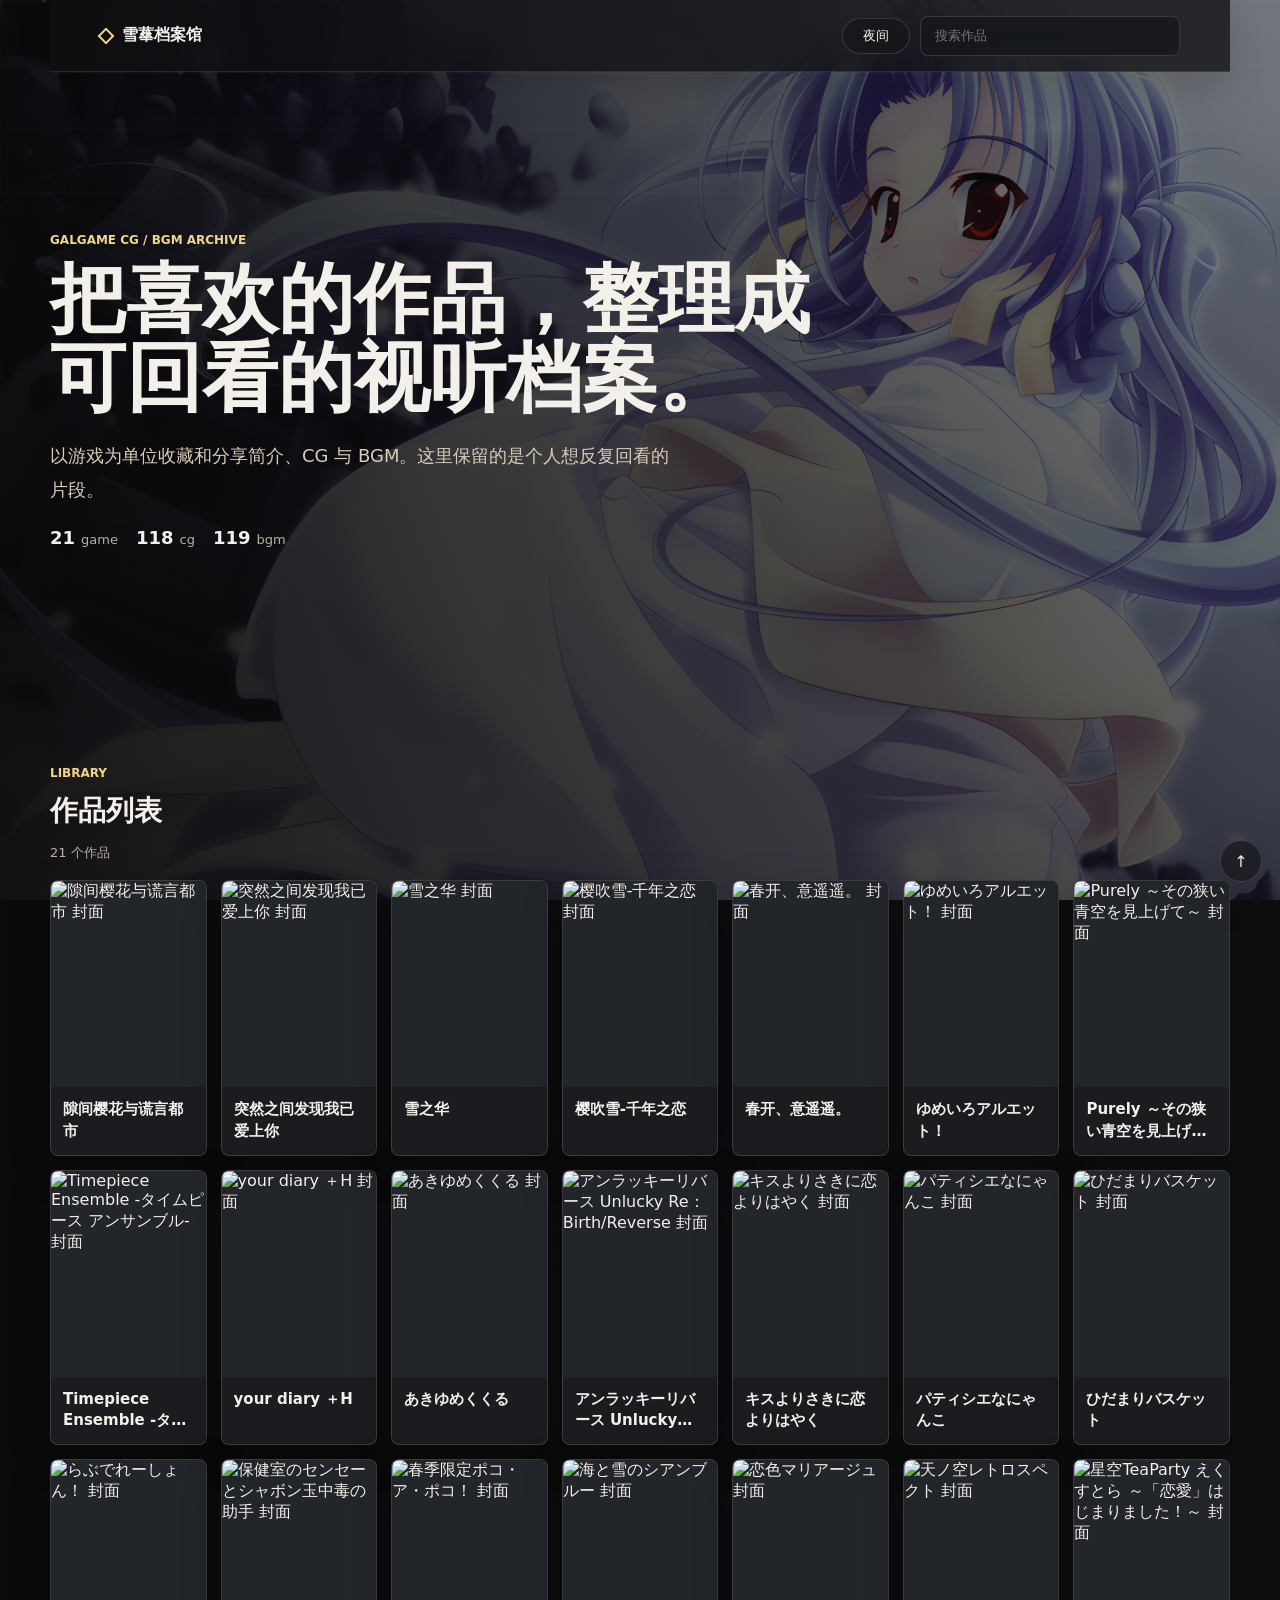
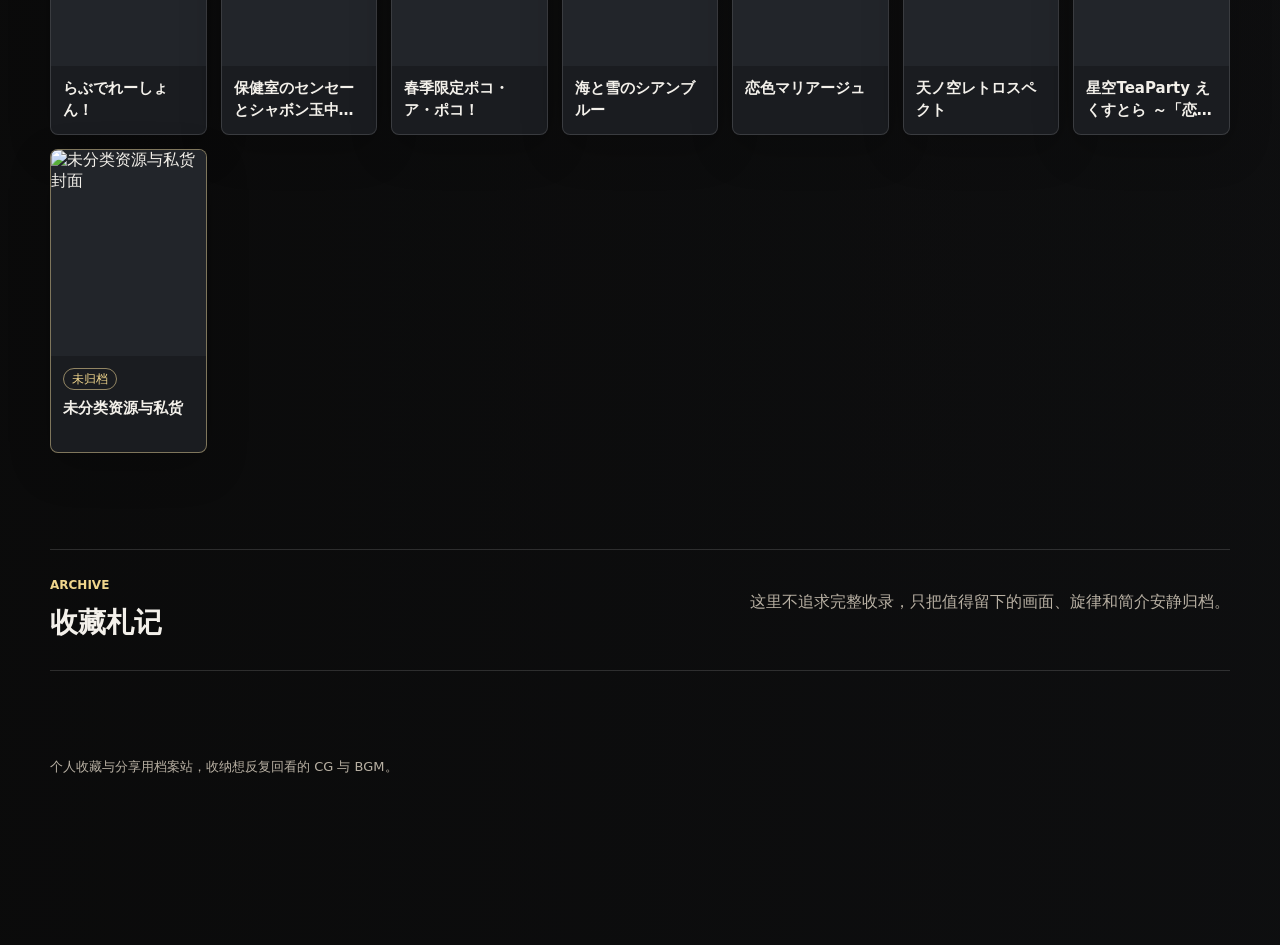
==== commit 43e0f996: "小更新" ====
--- a/index.html
+++ b/index.html
@@ -9,6 +9,7 @@
   <link rel="preconnect" href="https://norespond.github.io" crossorigin />
   <link rel="stylesheet" href="assets/css/game.css" />
   <link rel="stylesheet" href="assets/css/home.css" />
+  <link rel="stylesheet" href="assets/css/player.css" />
 </head>
 
 <body>
@@ -40,34 +41,52 @@
   </div>
 
   <div class="player-bar" id="player-bar" hidden>
-    <img class="player-cover" id="player-cover" alt="" />
-    <div class="player-main">
-      <div class="player-meta">
-        <span class="player-kicker" id="player-kicker">未播放</span>
-        <div class="player-title" id="player-title">未选择曲目</div>
+    <div class="player-inner">
+      <img class="player-cover" id="player-cover" alt="" />
+      <div class="player-main">
+        <div class="player-meta">
+          <span class="player-kicker" id="player-kicker">未播放</span>
+          <div class="player-title" id="player-title">未选择曲目</div>
+        </div>
+        <div class="player-progress-row">
+          <span class="player-time" id="player-current">00:00</span>
+          <input class="player-progress" id="player-progress" type="range" min="0" max="1000" value="0" aria-label="播放进度" />
+          <span class="player-time" id="player-duration">00:00</span>
+        </div>
+        <div class="player-status" id="player-status" aria-live="polite"></div>
       </div>
-      <div class="player-progress-row">
-        <span class="player-time" id="player-current">00:00</span>
-        <input class="player-progress" id="player-progress" type="range" min="0" max="1000" value="0" aria-label="播放进度" />
-        <span class="player-time" id="player-duration">00:00</span>
+      <div class="player-controls" aria-label="播放器控制">
+        <button class="player-button" type="button" id="player-prev" aria-label="上一首">
+          <svg width="18" height="18" viewBox="0 0 24 24" fill="currentColor" aria-hidden="true"><title>上一首</title><path d="M13 6v12l-8-6 8-6zm8 0v12h-2V6h2z"/></svg>
+          <span class="visually-hidden">上一首</span>
+        </button>
+        <button class="player-button player-toggle" type="button" id="player-toggle" aria-label="播放或暂停" aria-pressed="false">
+          <svg class="icon-play" width="18" height="18" viewBox="0 0 24 24" fill="currentColor" aria-hidden="true"><title>播放/暂停</title><path d="M8 5v14l11-7z"/></svg>
+          <span class="visually-hidden">播放或暂停</span>
+        </button>
+        <button class="player-button" type="button" id="player-next" aria-label="下一首">
+          <svg width="18" height="18" viewBox="0 0 24 24" fill="currentColor" aria-hidden="true"><title>下一首</title><path d="M5 6v12l8-6-8-6zm14 0v12h-2V6h2z"/></svg>
+          <span class="visually-hidden">下一首</span>
+        </button>
+        <button class="player-button" type="button" id="player-queue-toggle" aria-label="展开播放列表" aria-expanded="false">
+          <svg width="18" height="18" viewBox="0 0 24 24" fill="currentColor" aria-hidden="true"><title>播放列表</title><path d="M4 6h14v2H4V6zm0 5h14v2H4v-2zm0 5h14v2H4v-2z"/></svg>
+          <span class="player-queue-count">0</span>
+          <span class="visually-hidden">播放列表</span>
+        </button>
+        <button class="player-button player-close" type="button" id="player-close" aria-label="关闭播放器">
+          <svg width="18" height="18" viewBox="0 0 24 24" fill="none" stroke="currentColor" stroke-width="2" stroke-linecap="round" aria-hidden="true"><title>关闭播放器</title><path d="M6 6l12 12M18 6L6 18"/></svg>
+          <span class="visually-hidden">关闭播放器</span>
+        </button>
       </div>
-      <div class="player-status" id="player-status" aria-live="polite"></div>
+      <div class="player-queue" id="player-queue" hidden>
+        <div class="player-queue-head">
+          <span>播放列表</span>
+          <span id="player-queue-count">0 首</span>
+        </div>
+        <div class="player-queue-list" id="player-queue-list" aria-label="播放列表"></div>
+      </div>
+      <audio id="audio-player" preload="metadata"></audio>
     </div>
-    <div class="player-controls" aria-label="播放器控制">
-      <button class="player-button" type="button" id="player-prev" aria-label="上一首">上一首</button>
-      <button class="player-button player-toggle" type="button" id="player-toggle" aria-label="播放或暂停" aria-pressed="false">播放</button>
-      <button class="player-button" type="button" id="player-next" aria-label="下一首">下一首</button>
-      <button class="player-button" type="button" id="player-queue-toggle" aria-label="展开播放列表" aria-expanded="false">列表 0</button>
-      <button class="player-button player-close" type="button" id="player-close" aria-label="关闭播放器">关闭</button>
-    </div>
-    <div class="player-queue" id="player-queue" hidden>
-      <div class="player-queue-head">
-        <span>播放列表</span>
-        <span id="player-queue-count">0 首</span>
-      </div>
-      <div class="player-queue-list" id="player-queue-list" aria-label="播放列表"></div>
-    </div>
-    <audio id="audio-player" preload="metadata"></audio>
   </div>
 
   <div class="cg-viewer" id="cg-viewer" hidden aria-modal="true" role="dialog" aria-label="CG 预览">
--- a/assets/css/game.css
+++ b/assets/css/game.css
@@ -100,9 +100,9 @@
   display: flex;
   align-items: center;
   justify-content: space-between;
-  width: 100vw;
+  width: 100%;
   min-height: 72px;
-  margin-left: calc(50% - 50vw);
+  margin-left: 0;
   padding-right: max(20px, calc((100vw - 1180px) / 2));
   padding-left: max(20px, calc((100vw - 1180px) / 2));
   gap: 24px;
@@ -648,7 +648,8 @@
 }
 
 .player-bar.is-playing:not(.has-error) .player-cover {
-  box-shadow: 0 0 0 2px color-mix(in srgb, var(--accent-strong) 18%, transparent);
+  box-shadow: 0 0 0 2px
+    color-mix(in srgb, var(--accent-strong) 18%, transparent);
 }
 
 .player-main {
--- a/assets/css/home.css
+++ b/assets/css/home.css
@@ -90,9 +90,9 @@
   display: flex;
   align-items: center;
   justify-content: space-between;
-  width: 100vw;
+  width: 100%;
   min-height: 72px;
-  margin-left: calc(50% - 50vw);
+  margin-left: 0;
   padding-right: max(20px, calc((100vw - 1180px) / 2));
   padding-left: max(20px, calc((100vw - 1180px) / 2));
   gap: 24px;
--- a/assets/css/player.css
+++ b/assets/css/player.css
@@ -0,0 +1,199 @@
+/* Player redesign: centered sticky bottom bar with compact controls */
+:root {
+  --player-height: 76px;
+}
+
+/* Accessibility helper: visually hidden but accessible to screen readers */
+.visually-hidden {
+  position: absolute !important;
+  width: 1px !important;
+  height: 1px !important;
+  padding: 0 !important;
+  margin: -1px !important;
+  overflow: hidden !important;
+  clip: rect(0 0 0 0) !important;
+  white-space: nowrap !important;
+  border: 0 !important;
+}
+
+.player-bar {
+  position: fixed;
+  left: 0;
+  right: 0;
+  bottom: 14px;
+  z-index: 30;
+  display: flex;
+  justify-content: center;
+  width: auto;
+  min-height: 0;
+  margin: 0;
+  padding: 0;
+  border: 0;
+  background: transparent;
+  box-shadow: none;
+  backdrop-filter: none;
+  gap: 0;
+  pointer-events: auto;
+}
+
+.player-bar .player-inner {
+  position: relative;
+  width: min(1180px, calc(100% - 40px));
+  display: flex;
+  align-items: center;
+  gap: 14px;
+  padding: 10px 14px;
+  min-height: var(--player-height);
+  border-radius: 14px;
+  border: 1px solid color-mix(in srgb, var(--line) 82%, transparent);
+  background: color-mix(in srgb, var(--panel-solid) 86%, transparent);
+  box-shadow: var(--shadow-soft);
+  backdrop-filter: blur(12px);
+}
+
+/* cover */
+.player-bar .player-cover {
+  width: 64px;
+  height: 64px;
+  border-radius: 8px;
+  object-fit: cover;
+  flex: 0 0 64px;
+  border: 1px solid var(--line);
+}
+
+/* main area: meta + progress */
+.player-bar .player-main {
+  display: flex;
+  flex-direction: column;
+  gap: 6px;
+  min-width: 0;
+  flex: 1 1 auto;
+}
+
+.player-meta {
+  display: flex;
+  align-items: baseline;
+  gap: 10px;
+}
+
+.player-kicker {
+  font-size: 12px;
+  color: var(--muted);
+  text-transform: uppercase;
+}
+
+.player-title {
+  font-weight: 700;
+  font-size: 15px;
+  color: var(--text);
+  overflow: hidden;
+  text-overflow: ellipsis;
+  white-space: nowrap;
+}
+
+.player-progress-row {
+  display: flex;
+  gap: 10px;
+  align-items: center;
+}
+
+.player-progress-row .player-time {
+  font-size: 12px;
+  color: var(--muted);
+  width: 48px;
+  flex: 0 0 48px;
+  text-align: center;
+}
+
+.player-progress {
+  -webkit-appearance: none;
+  appearance: none;
+  height: 6px;
+  flex: 1 1 auto;
+  border-radius: 999px;
+  background: color-mix(in srgb, var(--line) 64%, transparent);
+}
+
+.player-progress::-webkit-slider-thumb {
+  -webkit-appearance: none;
+  width: 14px;
+  height: 14px;
+  border-radius: 999px;
+  background: var(--accent-strong);
+  border: 2px solid var(--panel-solid);
+  margin-top: -4px;
+}
+
+/* controls */
+.player-bar .player-controls {
+  display: flex;
+  gap: 10px;
+  align-items: center;
+  flex: 0 0 auto;
+}
+
+.player-button {
+  width: 42px;
+  height: 42px;
+  padding: 0;
+  border-radius: 999px;
+  display: inline-flex;
+  align-items: center;
+  justify-content: center;
+  font-size: 13px;
+  background: color-mix(in srgb, var(--panel) 72%, transparent);
+  border: 1px solid var(--line);
+}
+
+.player-toggle {
+  width: 52px;
+  height: 52px;
+  font-weight: 700;
+  color: var(--accent-strong);
+  background: color-mix(in srgb, var(--accent-strong) 14%, var(--panel));
+  border: 1px solid color-mix(in srgb, var(--accent-strong) 40%, var(--line));
+}
+
+.player-button:hover {
+  color: var(--accent-strong);
+  border-color: color-mix(in srgb, var(--accent-strong) 55%, var(--line));
+}
+
+.player-close {
+  width: 36px;
+  height: 36px;
+}
+
+/* queue overlay */
+.player-queue {
+  position: absolute;
+  bottom: calc(100% + 12px);
+  right: 12px;
+  width: 320px;
+  max-width: calc(100% - 48px);
+  border-radius: 10px;
+  padding: 10px;
+  background: color-mix(in srgb, var(--panel-solid) 94%, transparent);
+  border: 1px solid color-mix(in srgb, var(--line) 82%, transparent);
+  box-shadow: 0 18px 48px rgba(0,0,0,0.28);
+  backdrop-filter: blur(12px);
+}
+
+.player-queue-list { max-height: 260px; overflow-y: auto; }
+
+/* responsive */
+@media (max-width: 720px) {
+  .player-bar { bottom: 10px; }
+  .player-bar .player-inner { padding: 8px; gap: 10px; }
+  .player-cover { width: 52px; height: 52px; }
+  .player-toggle { width: 46px; height: 46px; }
+  .player-button { width: 40px; height: 40px; }
+  .player-queue { right: 8px; width: 260px; }
+}
+
+@media (max-width: 420px) {
+  .player-bar .player-inner { width: calc(100% - 28px); }
+  .player-bar { left: 0; right: 0; }
+  .player-main { display: none; }
+  .player-queue { width: calc(100% - 28px); left: 14px; right: 14px; }
+}
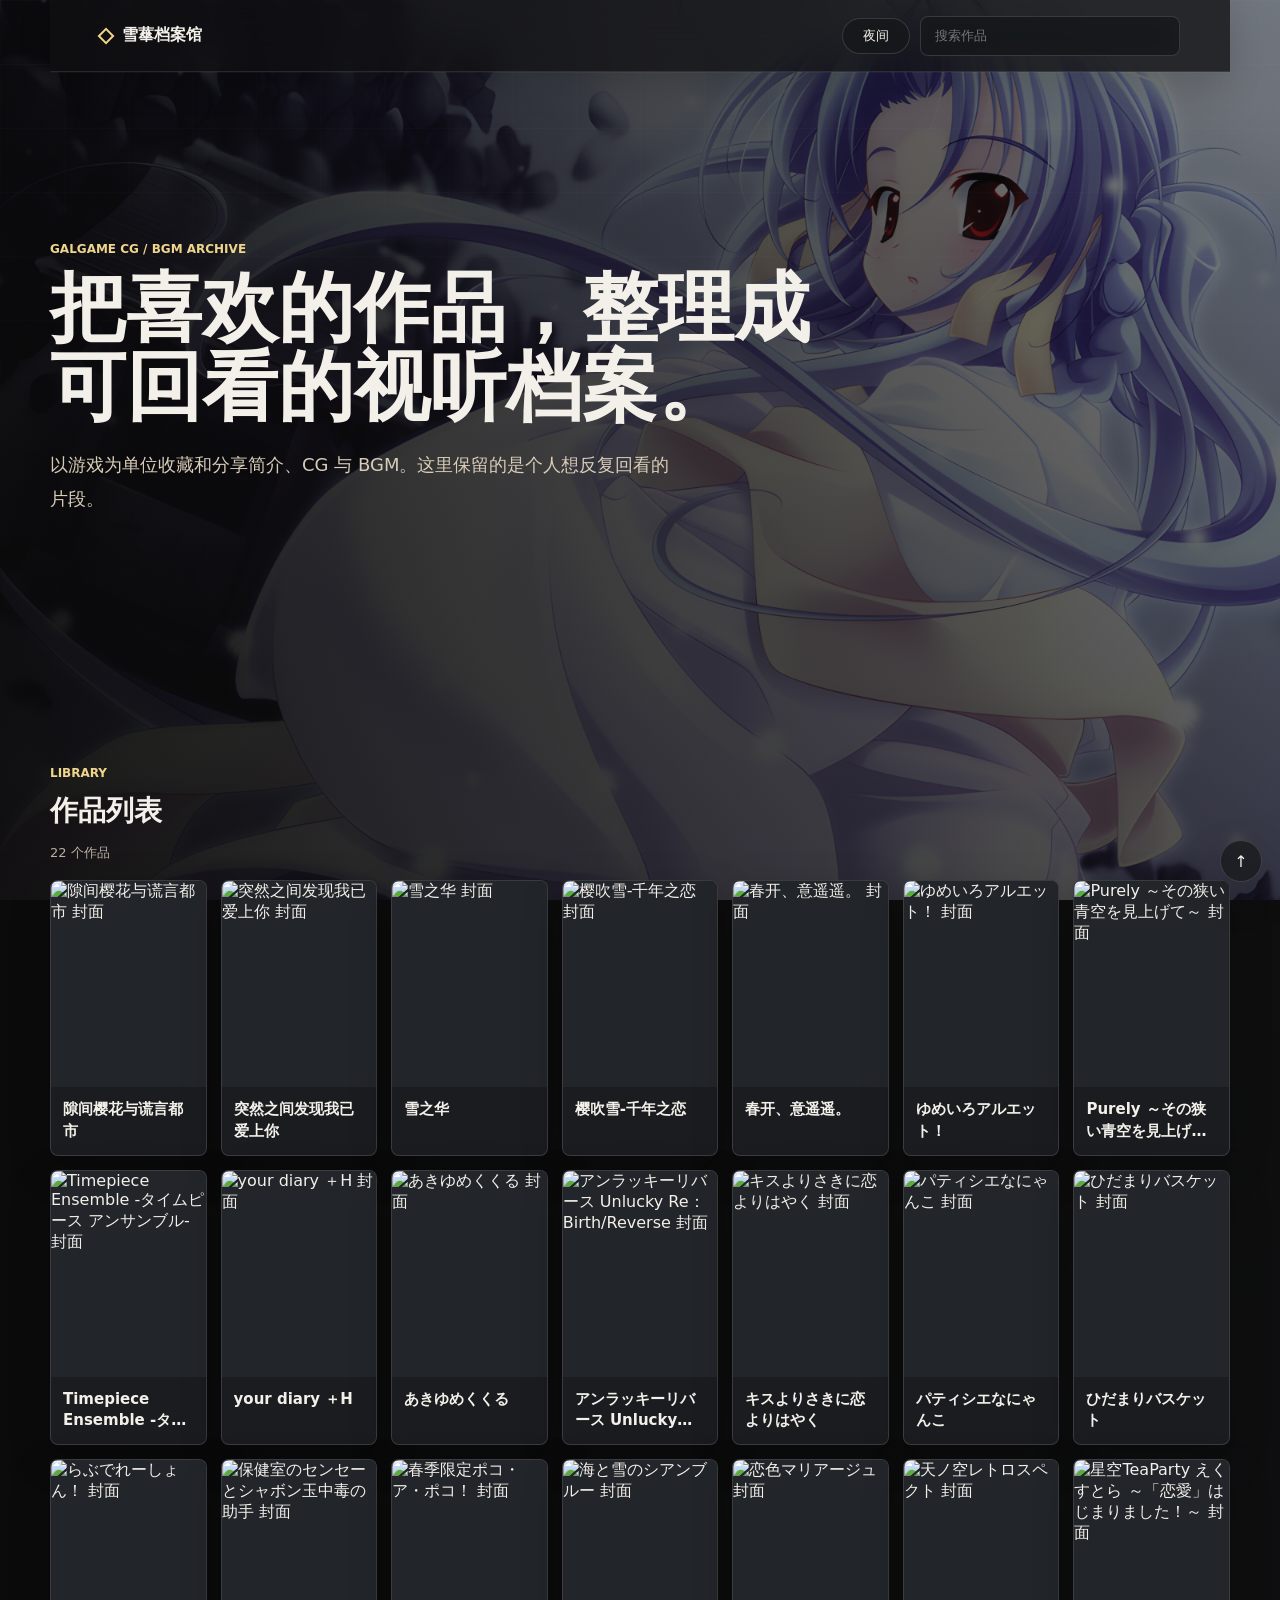
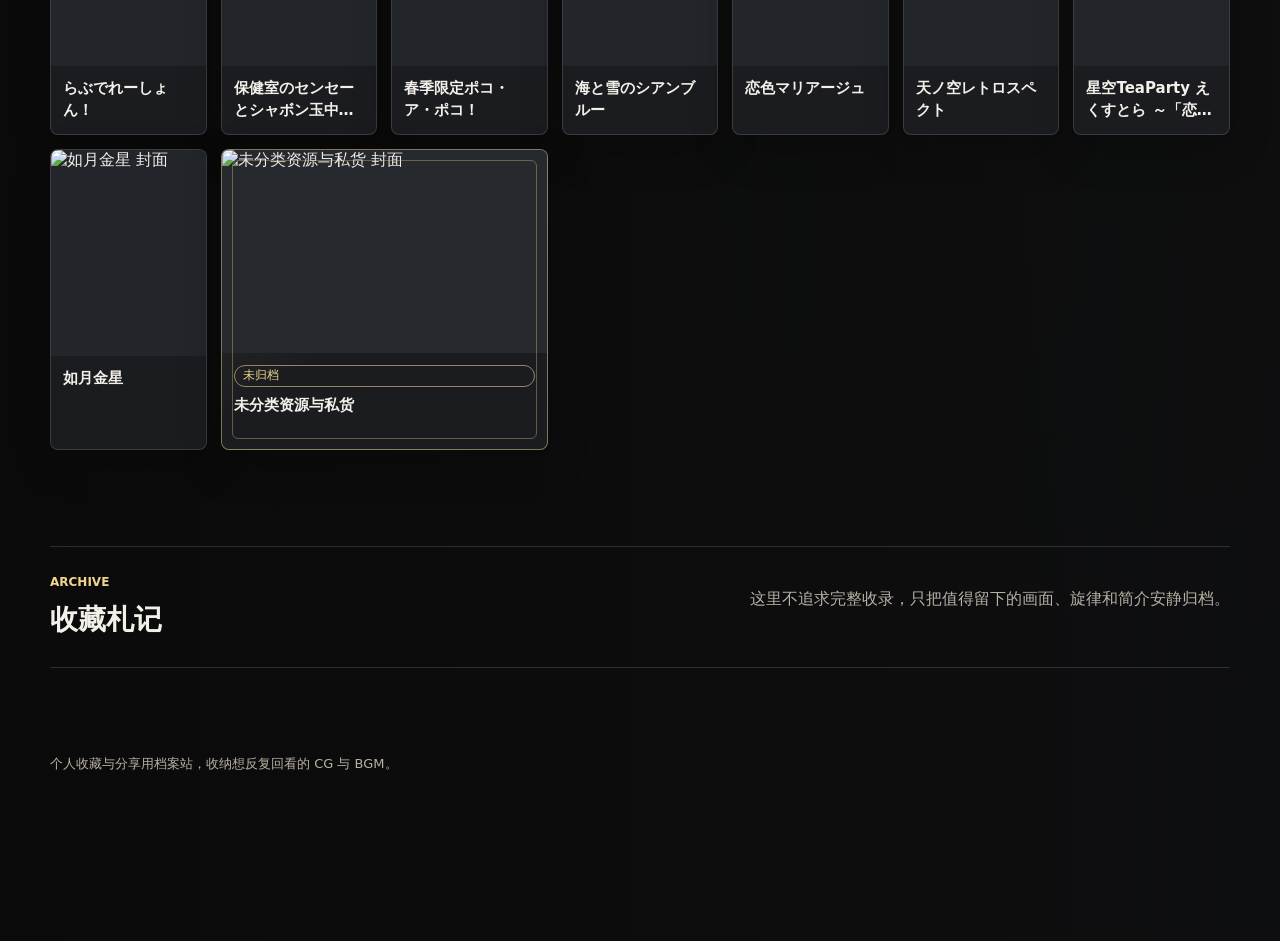
==== commit ffbaf609: "update" ====
--- a/index.html
+++ b/index.html
@@ -50,31 +50,49 @@
         </div>
         <div class="player-progress-row">
           <span class="player-time" id="player-current">00:00</span>
-          <input class="player-progress" id="player-progress" type="range" min="0" max="1000" value="0" aria-label="播放进度" />
+          <input class="player-progress" id="player-progress" type="range" min="0" max="1000" value="0"
+            aria-label="播放进度" />
           <span class="player-time" id="player-duration">00:00</span>
         </div>
         <div class="player-status" id="player-status" aria-live="polite"></div>
       </div>
       <div class="player-controls" aria-label="播放器控制">
         <button class="player-button" type="button" id="player-prev" aria-label="上一首">
-          <svg width="18" height="18" viewBox="0 0 24 24" fill="currentColor" aria-hidden="true"><title>上一首</title><path d="M13 6v12l-8-6 8-6zm8 0v12h-2V6h2z"/></svg>
+          <svg width="18" height="18" viewBox="0 0 24 24" fill="currentColor" aria-hidden="true">
+            <title>上一首</title>
+            <path d="M13 6v12l-8-6 8-6zm8 0v12h-2V6h2z" />
+          </svg>
           <span class="visually-hidden">上一首</span>
         </button>
-        <button class="player-button player-toggle" type="button" id="player-toggle" aria-label="播放或暂停" aria-pressed="false">
-          <svg class="icon-play" width="18" height="18" viewBox="0 0 24 24" fill="currentColor" aria-hidden="true"><title>播放/暂停</title><path d="M8 5v14l11-7z"/></svg>
+        <button class="player-button player-toggle" type="button" id="player-toggle" aria-label="播放或暂停"
+          aria-pressed="false">
+          <svg class="icon-play" width="18" height="18" viewBox="0 0 24 24" fill="currentColor" aria-hidden="true">
+            <title>播放/暂停</title>
+            <path d="M8 5v14l11-7z" />
+          </svg>
           <span class="visually-hidden">播放或暂停</span>
         </button>
         <button class="player-button" type="button" id="player-next" aria-label="下一首">
-          <svg width="18" height="18" viewBox="0 0 24 24" fill="currentColor" aria-hidden="true"><title>下一首</title><path d="M5 6v12l8-6-8-6zm14 0v12h-2V6h2z"/></svg>
+          <svg width="18" height="18" viewBox="0 0 24 24" fill="currentColor" aria-hidden="true">
+            <title>下一首</title>
+            <path d="M5 6v12l8-6-8-6zm14 0v12h-2V6h2z" />
+          </svg>
           <span class="visually-hidden">下一首</span>
         </button>
         <button class="player-button" type="button" id="player-queue-toggle" aria-label="展开播放列表" aria-expanded="false">
-          <svg width="18" height="18" viewBox="0 0 24 24" fill="currentColor" aria-hidden="true"><title>播放列表</title><path d="M4 6h14v2H4V6zm0 5h14v2H4v-2zm0 5h14v2H4v-2z"/></svg>
+          <svg width="18" height="18" viewBox="0 0 24 24" fill="currentColor" aria-hidden="true">
+            <title>播放列表</title>
+            <path d="M4 6h14v2H4V6zm0 5h14v2H4v-2zm0 5h14v2H4v-2z" />
+          </svg>
           <span class="player-queue-count">0</span>
           <span class="visually-hidden">播放列表</span>
         </button>
         <button class="player-button player-close" type="button" id="player-close" aria-label="关闭播放器">
-          <svg width="18" height="18" viewBox="0 0 24 24" fill="none" stroke="currentColor" stroke-width="2" stroke-linecap="round" aria-hidden="true"><title>关闭播放器</title><path d="M6 6l12 12M18 6L6 18"/></svg>
+          <svg width="18" height="18" viewBox="0 0 24 24" fill="none" stroke="currentColor" stroke-width="2"
+            stroke-linecap="round" aria-hidden="true">
+            <title>关闭播放器</title>
+            <path d="M6 6l12 12M18 6L6 18" />
+          </svg>
           <span class="visually-hidden">关闭播放器</span>
         </button>
       </div>
@@ -104,4 +122,4 @@
   <script src="assets/js/app.js" defer></script>
 </body>
 
-</html>
+</html>
--- a/assets/css/game.css
+++ b/assets/css/game.css
@@ -568,9 +568,10 @@
   width: 50px;
   height: 50px;
   object-fit: cover;
-  border: 1px solid var(--line);
-  border-radius: 8px;
+  border: 1px solid color-mix(in srgb, var(--accent-strong) 24%, var(--line));
+  border-radius: 14px;
   background: #22252a;
+  box-shadow: 0 8px 18px rgba(0, 0, 0, 0.16);
 }
 
 .track-meta {
--- a/assets/css/home.css
+++ b/assets/css/home.css
@@ -210,26 +210,6 @@
   line-height: 1.9;
 }
 
-.hero-stats {
-  display: flex;
-  flex-wrap: wrap;
-  gap: 10px 18px;
-  color: var(--muted);
-  font-size: 13px;
-}
-
-.hero-stats span {
-  display: inline-flex;
-  gap: 6px;
-  align-items: baseline;
-}
-
-.hero-stats strong {
-  color: var(--text);
-  font-size: 18px;
-  line-height: 1;
-}
-
 .stat-label {
   color: var(--muted);
   font-size: 13px;
@@ -383,7 +363,38 @@
 }
 
 .game-card.is-unclassified {
+  grid-column: span 2;
   border-color: color-mix(in srgb, var(--accent-strong) 38%, var(--line));
+  background:
+    linear-gradient(
+      145deg,
+      color-mix(in srgb, var(--accent-strong) 11%, transparent),
+      transparent 52%
+    ),
+    var(--panel-solid);
+}
+
+.game-card.is-unclassified::before {
+  position: absolute;
+  inset: 10px;
+  z-index: 1;
+  pointer-events: none;
+  border: 1px solid color-mix(in srgb, var(--accent-strong) 34%, transparent);
+  border-radius: 6px;
+  content: "";
+}
+
+.game-card.is-unclassified .game-cover {
+  aspect-ratio: 8 / 5;
+  filter: saturate(0.92) contrast(0.96);
+}
+
+.game-card.is-unclassified .game-body {
+  position: relative;
+  z-index: 2;
+  display: grid;
+  min-height: 88px;
+  align-content: center;
 }
 
 .game-cover {
--- a/assets/css/player.css
+++ b/assets/css/player.css
@@ -1,6 +1,6 @@
 /* Player redesign: centered sticky bottom bar with compact controls */
 :root {
-  --player-height: 76px;
+  --player-height: 82px;
 }
 
 /* Accessibility helper: visually hidden but accessible to screen readers */
@@ -17,6 +17,7 @@
 }
 
 .player-bar {
+  --player-progress: 0%;
   position: fixed;
   left: 0;
   right: 0;
@@ -41,24 +42,53 @@
   width: min(1180px, calc(100% - 40px));
   display: flex;
   align-items: center;
-  gap: 14px;
-  padding: 10px 14px;
+  gap: 16px;
+  padding: 18px 16px 12px;
   min-height: var(--player-height);
-  border-radius: 14px;
+  overflow: visible;
+  border-radius: 18px;
   border: 1px solid color-mix(in srgb, var(--line) 82%, transparent);
-  background: color-mix(in srgb, var(--panel-solid) 86%, transparent);
-  box-shadow: var(--shadow-soft);
-  backdrop-filter: blur(12px);
+  background:
+    linear-gradient(
+      120deg,
+      color-mix(in srgb, var(--accent-strong) 9%, transparent),
+      transparent 42%
+    ),
+    color-mix(in srgb, var(--panel-solid) 90%, transparent);
+  box-shadow:
+    0 20px 54px rgba(0, 0, 0, 0.28),
+    inset 0 1px 0 rgba(255, 255, 255, 0.06);
+  backdrop-filter: blur(18px);
+}
+
+.player-bar .player-inner::before {
+  position: absolute;
+  top: 0;
+  right: 0;
+  left: 0;
+  height: 4px;
+  border-radius: 18px 18px 0 0;
+  content: "";
+  background:
+    linear-gradient(
+      to right,
+      var(--accent-strong) 0 var(--player-progress),
+      transparent var(--player-progress)
+    ),
+    color-mix(in srgb, var(--line) 52%, transparent);
 }
 
 /* cover */
 .player-bar .player-cover {
-  width: 64px;
-  height: 64px;
-  border-radius: 8px;
+  width: 68px;
+  height: 68px;
+  border-radius: 999px;
   object-fit: cover;
-  flex: 0 0 64px;
-  border: 1px solid var(--line);
+  flex: 0 0 68px;
+  border: 2px solid color-mix(in srgb, var(--accent-strong) 30%, var(--line));
+  box-shadow:
+    0 10px 26px rgba(0, 0, 0, 0.22),
+    inset 0 0 0 1px rgba(255, 255, 255, 0.06);
 }
 
 /* main area: meta + progress */
@@ -74,6 +104,7 @@
   display: flex;
   align-items: baseline;
   gap: 10px;
+  min-width: 0;
 }
 
 .player-kicker {
@@ -108,7 +139,7 @@
 .player-progress {
   -webkit-appearance: none;
   appearance: none;
-  height: 6px;
+  height: 5px;
   flex: 1 1 auto;
   border-radius: 999px;
   background: color-mix(in srgb, var(--line) 64%, transparent);
@@ -127,36 +158,46 @@
 /* controls */
 .player-bar .player-controls {
   display: flex;
-  gap: 10px;
+  gap: 8px;
   align-items: center;
   flex: 0 0 auto;
 }
 
 .player-button {
-  width: 42px;
-  height: 42px;
+  width: 40px;
+  height: 40px;
   padding: 0;
   border-radius: 999px;
   display: inline-flex;
   align-items: center;
   justify-content: center;
   font-size: 13px;
-  background: color-mix(in srgb, var(--panel) 72%, transparent);
+  color: var(--muted);
+  background: color-mix(in srgb, var(--panel) 58%, transparent);
   border: 1px solid var(--line);
 }
 
 .player-toggle {
-  width: 52px;
-  height: 52px;
+  width: 58px;
+  height: 58px;
   font-weight: 700;
-  color: var(--accent-strong);
-  background: color-mix(in srgb, var(--accent-strong) 14%, var(--panel));
-  border: 1px solid color-mix(in srgb, var(--accent-strong) 40%, var(--line));
+  color: #1b160d;
+  background: var(--accent-strong);
+  border: 1px solid color-mix(in srgb, var(--accent-strong) 72%, var(--line));
+  box-shadow:
+    0 10px 24px color-mix(in srgb, var(--accent-strong) 24%, transparent),
+    inset 0 1px 0 rgba(255, 255, 255, 0.28);
 }
 
 .player-button:hover {
   color: var(--accent-strong);
   border-color: color-mix(in srgb, var(--accent-strong) 55%, var(--line));
+  background: color-mix(in srgb, var(--accent-strong) 10%, var(--panel));
+}
+
+.player-toggle:hover {
+  color: #1b160d;
+  filter: brightness(1.06);
 }
 
 .player-close {
@@ -166,34 +207,111 @@
 
 /* queue overlay */
 .player-queue {
-  position: absolute;
-  bottom: calc(100% + 12px);
-  right: 12px;
-  width: 320px;
-  max-width: calc(100% - 48px);
-  border-radius: 10px;
-  padding: 10px;
-  background: color-mix(in srgb, var(--panel-solid) 94%, transparent);
+  position: fixed;
+  right: max(20px, calc((100vw - 1180px) / 2 + 16px));
+  bottom: 118px;
+  z-index: 31;
+  width: min(360px, calc(100vw - 40px));
+  max-height: min(48vh, 360px);
+  border-radius: 14px;
+  padding: 12px;
+  background:
+    linear-gradient(
+      140deg,
+      color-mix(in srgb, var(--accent-strong) 8%, transparent),
+      transparent 48%
+    ),
+    color-mix(in srgb, var(--panel-solid) 94%, transparent);
   border: 1px solid color-mix(in srgb, var(--line) 82%, transparent);
-  box-shadow: 0 18px 48px rgba(0,0,0,0.28);
-  backdrop-filter: blur(12px);
-}
-
-.player-queue-list { max-height: 260px; overflow-y: auto; }
+  box-shadow: 0 18px 48px rgba(0, 0, 0, 0.28);
+  backdrop-filter: blur(18px);
+}
+
+.player-queue-list {
+  max-height: min(36vh, 260px);
+  overflow-y: auto;
+}
 
 /* responsive */
 @media (max-width: 720px) {
-  .player-bar { bottom: 10px; }
-  .player-bar .player-inner { padding: 8px; gap: 10px; }
-  .player-cover { width: 52px; height: 52px; }
-  .player-toggle { width: 46px; height: 46px; }
-  .player-button { width: 40px; height: 40px; }
-  .player-queue { right: 8px; width: 260px; }
+  .player-bar {
+    bottom: 10px;
+  }
+  .player-bar .player-inner {
+    padding: 16px 10px 10px;
+    gap: 10px;
+  }
+  .player-bar .player-cover {
+    width: 56px;
+    height: 56px;
+    flex-basis: 56px;
+  }
+  .player-toggle {
+    width: 50px;
+    height: 50px;
+  }
+  .player-button {
+    width: 40px;
+    height: 40px;
+  }
+  .player-queue {
+    right: 14px;
+    bottom: 108px;
+    width: min(320px, calc(100vw - 28px));
+  }
 }
 
 @media (max-width: 420px) {
-  .player-bar .player-inner { width: calc(100% - 28px); }
-  .player-bar { left: 0; right: 0; }
-  .player-main { display: none; }
-  .player-queue { width: calc(100% - 28px); left: 14px; right: 14px; }
-}
+  .player-bar .player-inner {
+    width: calc(100% - 28px);
+    flex-wrap: wrap;
+    align-items: center;
+    gap: 9px 10px;
+    padding: 16px 10px 10px;
+  }
+  .player-bar {
+    left: 0;
+    right: 0;
+  }
+  .player-bar .player-cover {
+    width: 50px;
+    height: 50px;
+    flex-basis: 50px;
+  }
+  .player-bar .player-main {
+    display: flex;
+    flex: 1 1 calc(100% - 58px);
+    min-width: 0;
+  }
+  .player-kicker,
+  .player-progress-row,
+  .player-status {
+    display: none;
+  }
+  .player-title {
+    font-size: 14px;
+  }
+  .player-bar .player-controls {
+    width: 100%;
+    justify-content: space-between;
+    gap: 6px;
+  }
+  .player-button {
+    width: 40px;
+    height: 40px;
+  }
+  .player-toggle {
+    width: 48px;
+    height: 48px;
+  }
+  .player-queue {
+    right: 14px;
+    bottom: 154px;
+    left: 14px;
+    width: auto;
+    max-height: min(42vh, 300px);
+  }
+  .player-queue-list {
+    max-height: min(30vh, 210px);
+  }
+}
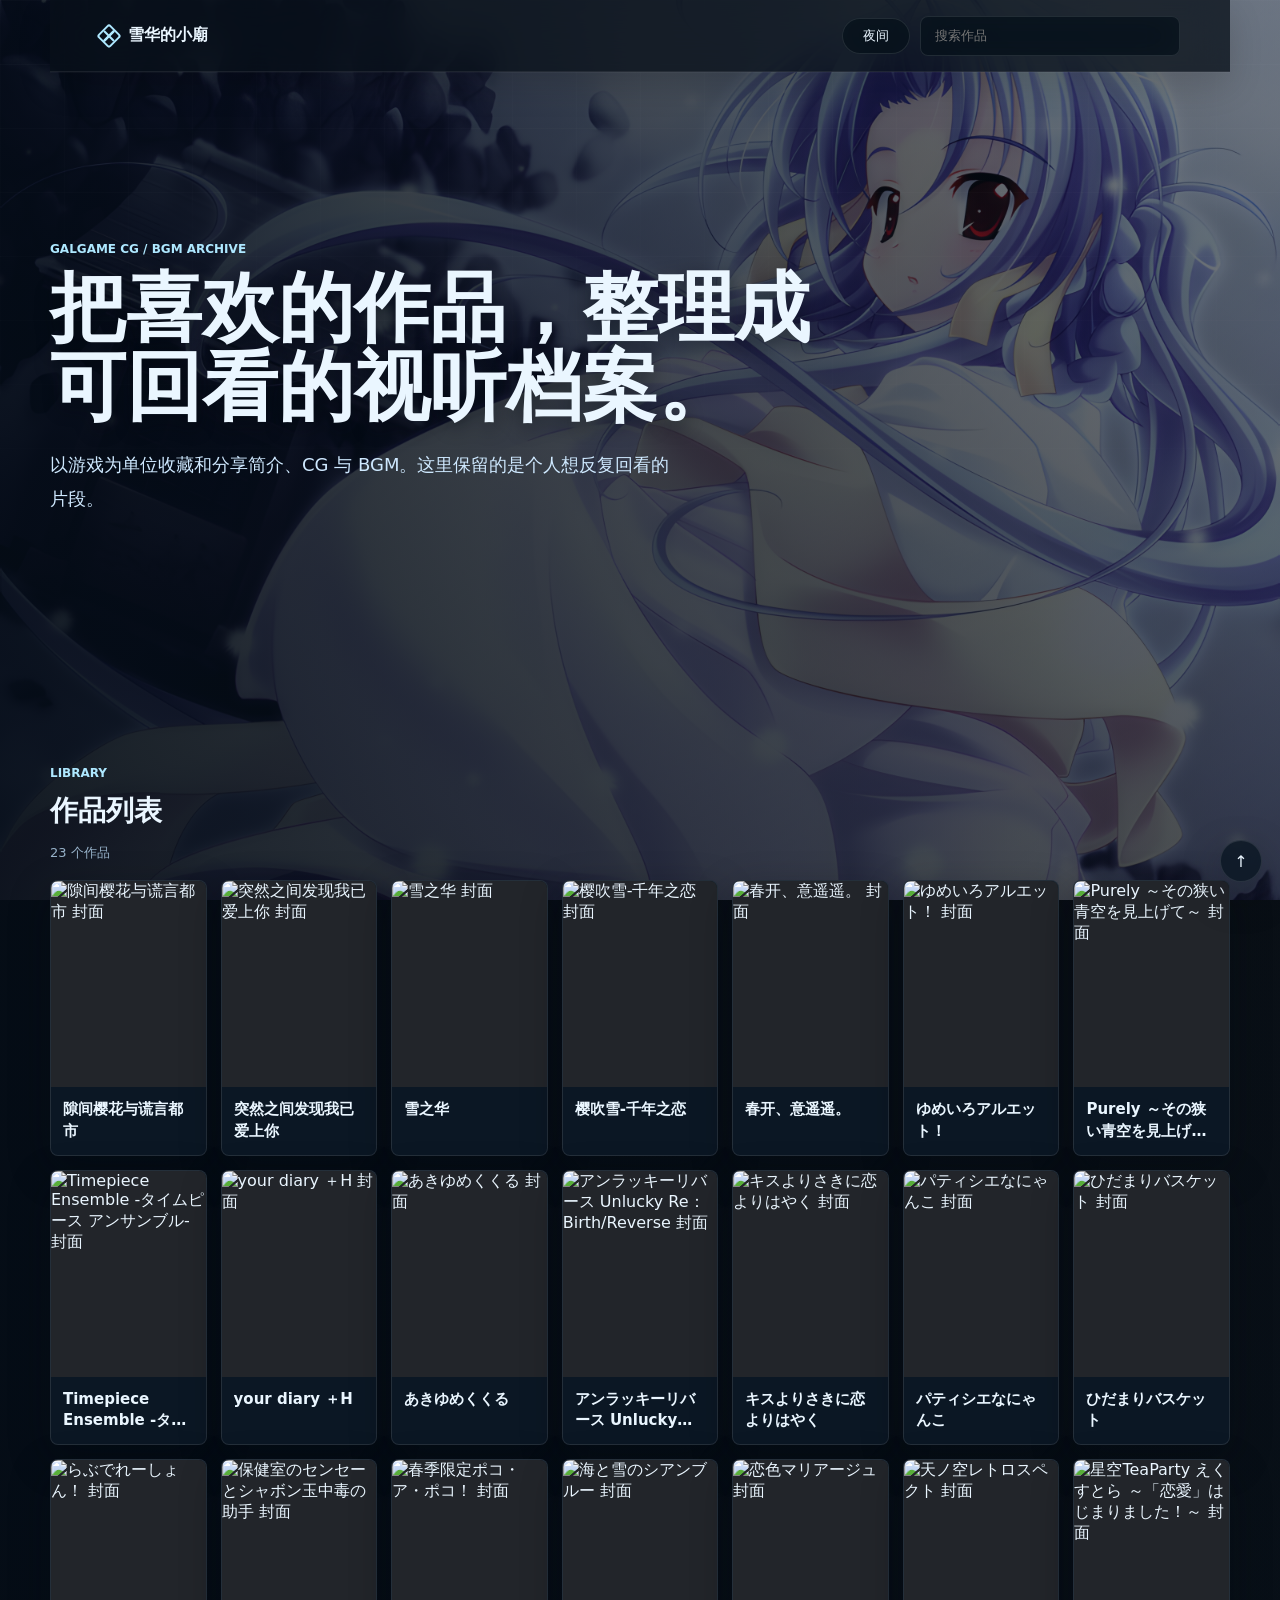
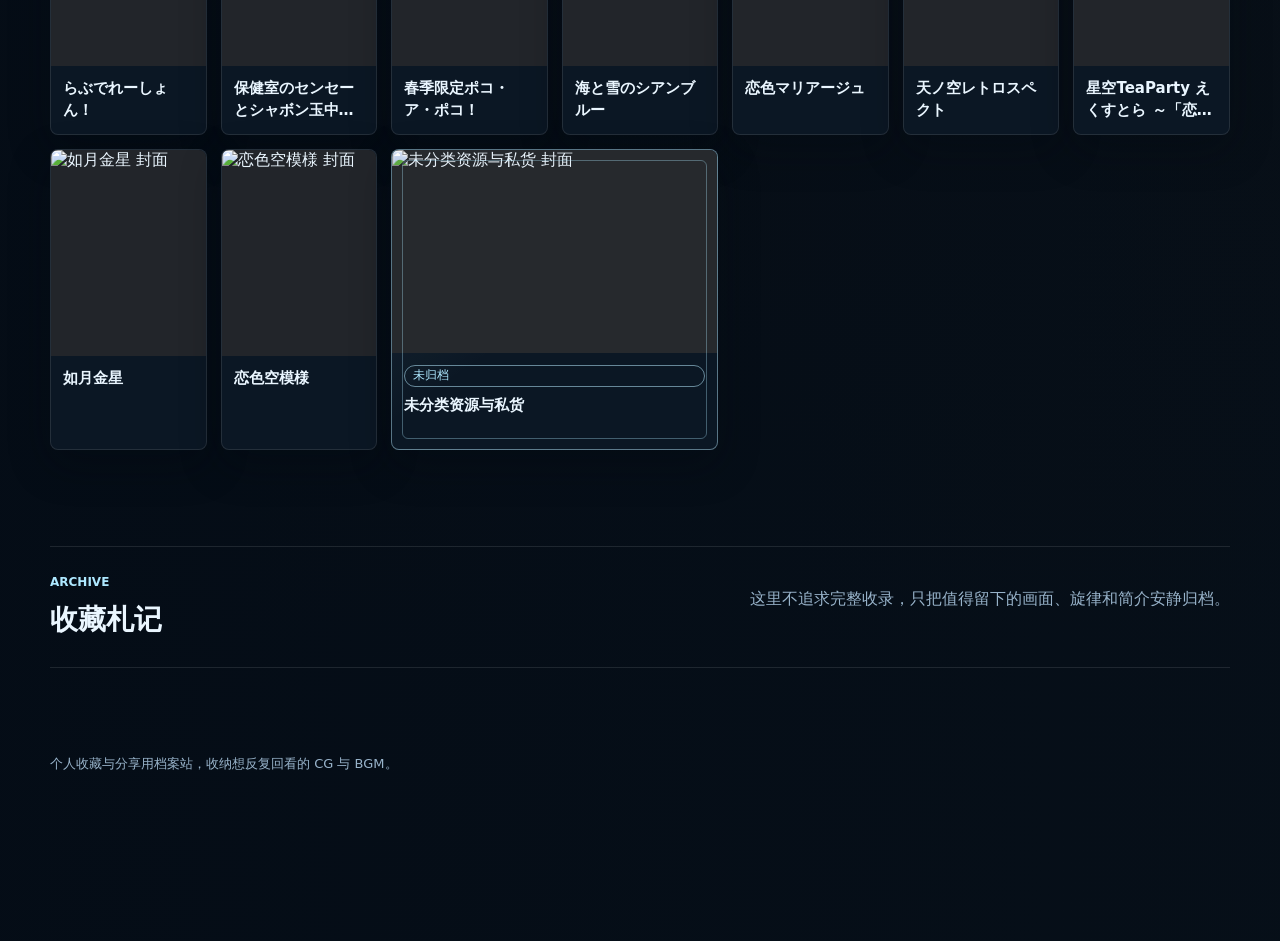
==== commit c10d8b67: "update" ====
--- a/index.html
+++ b/index.html
@@ -4,8 +4,18 @@
 <head>
   <meta charset="UTF-8" />
   <meta name="viewport" content="width=device-width, initial-scale=1.0" />
-  <title>雪蕐档案馆</title>
-  <link rel="icon" href="assets/icon/favicon.ico" />
+  <title>雪华的小廟</title>
+  <!-- Favicon & PWA manifest provided in assets/favicon/ -->
+  <link rel="icon" href="assets/favicon/favicon.ico" />
+  <link rel="icon" type="image/png" sizes="96x96" href="assets/favicon/favicon-96x96.png" />
+  <link rel="icon" type="image/svg+xml" href="assets/favicon/favicon.svg" />
+  <link rel="apple-touch-icon" href="assets/favicon/apple-touch-icon.png" />
+  <link rel="manifest" href="assets/favicon/site.webmanifest" />
+  <meta name="theme-color" content="#08111a" />
+  <!-- Fonts: Kosugi Maru for soft rounded Japanese-style headings -->
+  <link rel="preconnect" href="https://fonts.googleapis.com" crossorigin />
+  <link rel="preconnect" href="https://fonts.gstatic.com" crossorigin />
+  <link href="https://fonts.googleapis.com/css2?family=Kosugi+Maru&display=swap" rel="stylesheet">
   <link rel="preconnect" href="https://norespond.github.io" crossorigin />
   <link rel="stylesheet" href="assets/css/game.css" />
   <link rel="stylesheet" href="assets/css/home.css" />
@@ -16,9 +26,9 @@
   <div class="page-shell">
     <header class="site-header" aria-label="站点导航">
       <button class="back-button app-back" type="button" id="app-back" aria-label="返回作品列表" hidden>返回</button>
-      <a class="brand" href="./index.html" aria-label="雪蕐档案馆首页">
+      <a class="brand" href="./index.html" aria-label="雪华的小廟首頁">
         <span class="brand-mark"></span>
-        <span>雪蕐档案馆</span>
+        <span>雪华的小廟</span>
       </a>
       <div class="header-actions">
         <button class="theme-toggle" type="button" id="theme-toggle" aria-label="切换日夜主题">
--- a/assets/css/home.css
+++ b/assets/css/home.css
@@ -1,16 +1,17 @@
 :root {
   color-scheme: dark;
-  --bg: #101113;
-  --panel: rgba(23, 25, 29, 0.72);
-  --panel-solid: #1a1c20;
-  --text: #f3f0ea;
-  --muted: #b8b0a3;
-  --soft: #d9ccb8;
-  --line: rgba(255, 255, 255, 0.14);
-  --accent: #d7b56d;
-  --accent-strong: #f0d58c;
-  --shadow: 0 24px 80px rgba(0, 0, 0, 0.32);
-  --shadow-soft: 0 14px 42px rgba(0, 0, 0, 0.22);
+  /* Icy / snow-themed color palette */
+  --bg: #08111a; /* deep cold blue */
+  --panel: rgba(8, 18, 28, 0.72);
+  --panel-solid: #0b1724;
+  --text: #eaf6ff; /* pale icy text */
+  --muted: #98b3ca;
+  --soft: #cfe9ff;
+  --line: rgba(255, 255, 255, 0.10);
+  --accent: #7fcfff; /* icy cyan */
+  --accent-strong: #aee8ff;
+  --shadow: 0 24px 80px rgba(3, 8, 16, 0.48);
+  --shadow-soft: 0 14px 42px rgba(3, 8, 16, 0.32);
 }
 
 :root[data-theme="day"] {
@@ -43,9 +44,10 @@
   color: var(--text);
   font-family:
     "Microsoft YaHei", "PingFang SC", "Noto Sans SC", system-ui, sans-serif;
+  /* colder blue-tinted overlays to match snow theme */
   background:
-    linear-gradient(90deg, rgba(10, 10, 10, 0.9), rgba(10, 10, 10, 0.38)),
-    linear-gradient(180deg, rgba(16, 17, 19, 0.2), var(--bg) 88%),
+    linear-gradient(90deg, rgba(4, 12, 22, 0.88), rgba(4, 12, 22, 0.42)),
+    linear-gradient(180deg, rgba(8, 14, 22, 0.16), var(--bg) 88%),
     url("../themes/image/moon.png") center / cover fixed;
 }
 
@@ -72,6 +74,9 @@
   background-size: 64px 64px;
   mask-image: linear-gradient(to bottom, rgba(0, 0, 0, 0.6), transparent 75%);
 }
+
+/* snow overlay removed per user request */
+
 
 a {
   color: inherit;
@@ -117,10 +122,18 @@
 }
 
 .brand-mark {
-  width: 12px;
-  height: 12px;
-  border: 2px solid var(--accent-strong);
-  transform: rotate(45deg);
+  /* Simple snowflake-like mark built with layered gradients */
+  width: 18px;
+  height: 18px;
+  background-image:
+    linear-gradient(var(--accent-strong), var(--accent-strong)),
+    linear-gradient(90deg, var(--accent-strong), var(--accent-strong)),
+    linear-gradient(45deg, var(--accent-strong), var(--accent-strong)),
+    linear-gradient(-45deg, var(--accent-strong), var(--accent-strong));
+  background-size: 2px 100%, 100% 2px, 2px 100%, 2px 100%;
+  background-position: center, center, center, center;
+  background-repeat: no-repeat;
+  border-radius: 3px;
 }
 
 .theme-toggle:focus-visible,
@@ -188,12 +201,19 @@
   margin-top: 0;
 }
 
+/* Headings use a soft rounded Japanese-style display font for an anime-friendly feel */
+h1, h2 {
+  font-family: 'Kosugi Maru', "Microsoft YaHei", "PingFang SC", "Noto Sans SC", system-ui, sans-serif;
+}
+
 h1 {
   max-width: 780px;
   margin-bottom: 22px;
   font-size: clamp(42px, 7vw, 76px);
   line-height: 1.04;
   letter-spacing: 0;
+  color: var(--text);
+  text-shadow: 0 6px 18px rgba(3, 8, 16, 0.45);
 }
 
 h2 {
--- a/assets/css/player.css
+++ b/assets/css/player.css
@@ -43,22 +43,17 @@
   display: flex;
   align-items: center;
   gap: 16px;
-  padding: 18px 16px 12px;
-  min-height: var(--player-height);
+  padding: 14px 18px;
+  min-height: calc(var(--player-height) + 6px);
   overflow: visible;
-  border-radius: 18px;
-  border: 1px solid color-mix(in srgb, var(--line) 82%, transparent);
+  border-radius: 16px;
+  border: 1px solid color-mix(in srgb, var(--line) 88%, transparent);
   background:
-    linear-gradient(
-      120deg,
-      color-mix(in srgb, var(--accent-strong) 9%, transparent),
-      transparent 42%
-    ),
-    color-mix(in srgb, var(--panel-solid) 90%, transparent);
+    linear-gradient(180deg, color-mix(in srgb, var(--panel-solid) 86%, transparent), color-mix(in srgb, var(--panel) 72%, transparent));
   box-shadow:
-    0 20px 54px rgba(0, 0, 0, 0.28),
-    inset 0 1px 0 rgba(255, 255, 255, 0.06);
-  backdrop-filter: blur(18px);
+    0 18px 42px rgba(0, 0, 0, 0.36),
+    inset 0 1px 0 rgba(255, 255, 255, 0.04);
+  backdrop-filter: blur(12px);
 }
 
 .player-bar .player-inner::before {
@@ -67,12 +62,12 @@
   right: 0;
   left: 0;
   height: 4px;
-  border-radius: 18px 18px 0 0;
+  border-radius: 16px 16px 0 0;
   content: "";
   background:
     linear-gradient(
       to right,
-      var(--accent-strong) 0 var(--player-progress),
+      color-mix(in srgb, var(--accent-strong) 88%, transparent) 0 var(--player-progress),
       transparent var(--player-progress)
     ),
     color-mix(in srgb, var(--line) 52%, transparent);
@@ -139,20 +134,22 @@
 .player-progress {
   -webkit-appearance: none;
   appearance: none;
-  height: 5px;
+  height: 6px;
   flex: 1 1 auto;
   border-radius: 999px;
-  background: color-mix(in srgb, var(--line) 64%, transparent);
+  background: linear-gradient(90deg, rgba(255,255,255,0.04), rgba(255,255,255,0.02));
+  box-shadow: inset 0 1px 0 rgba(255,255,255,0.02);
 }
 
 .player-progress::-webkit-slider-thumb {
   -webkit-appearance: none;
-  width: 14px;
-  height: 14px;
+  width: 16px;
+  height: 16px;
   border-radius: 999px;
-  background: var(--accent-strong);
+  background: linear-gradient(180deg, var(--accent-strong), color-mix(in srgb, var(--accent) 80%, var(--accent-strong)));
   border: 2px solid var(--panel-solid);
-  margin-top: -4px;
+  margin-top: -5px;
+  box-shadow: 0 4px 10px rgba(0,0,0,0.28);
 }
 
 /* controls */
@@ -164,40 +161,46 @@
 }
 
 .player-button {
-  width: 40px;
-  height: 40px;
+  width: 44px;
+  height: 44px;
   padding: 0;
-  border-radius: 999px;
+  border-radius: 10px;
   display: inline-flex;
   align-items: center;
   justify-content: center;
-  font-size: 13px;
+  font-size: 14px;
   color: var(--muted);
   background: color-mix(in srgb, var(--panel) 58%, transparent);
-  border: 1px solid var(--line);
+  border: 1px solid color-mix(in srgb, var(--line) 72%, transparent);
+  transition: transform 120ms ease, background 120ms ease, color 120ms ease;
+}
+
+.player-button:focus {
+  transform: translateY(-2px);
 }
 
 .player-toggle {
-  width: 58px;
-  height: 58px;
+  width: 62px;
+  height: 62px;
   font-weight: 700;
-  color: #1b160d;
-  background: var(--accent-strong);
+  color: #0b0b0b;
+  background: linear-gradient(180deg, var(--accent-strong), var(--accent));
   border: 1px solid color-mix(in srgb, var(--accent-strong) 72%, var(--line));
   box-shadow:
-    0 10px 24px color-mix(in srgb, var(--accent-strong) 24%, transparent),
-    inset 0 1px 0 rgba(255, 255, 255, 0.28);
+    0 12px 28px color-mix(in srgb, var(--accent-strong) 20%, transparent),
+    inset 0 1px 0 rgba(255, 255, 255, 0.16);
+  border-radius: 12px;
 }
 
 .player-button:hover {
   color: var(--accent-strong);
   border-color: color-mix(in srgb, var(--accent-strong) 55%, var(--line));
   background: color-mix(in srgb, var(--accent-strong) 10%, var(--panel));
+  transform: translateY(-3px);
 }
 
 .player-toggle:hover {
-  color: #1b160d;
-  filter: brightness(1.06);
+  filter: brightness(1.04);
 }
 
 .player-close {
